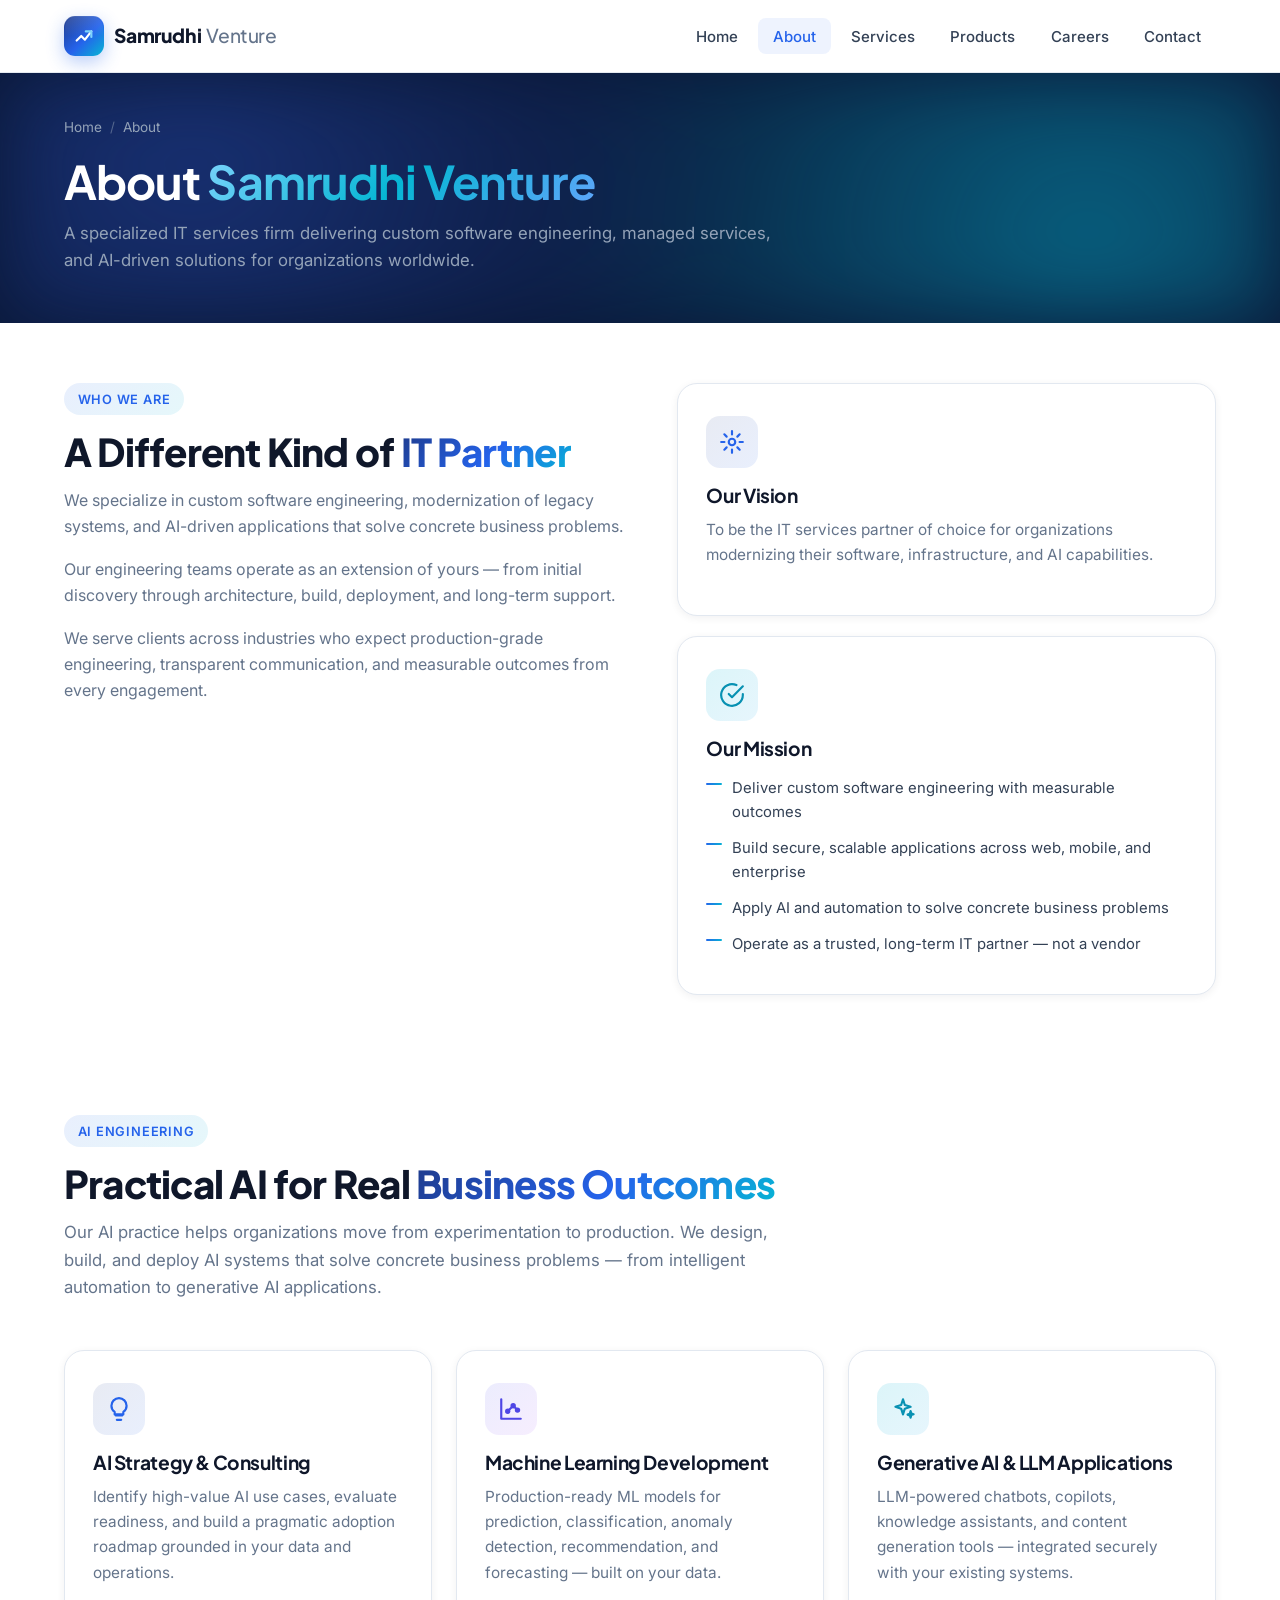
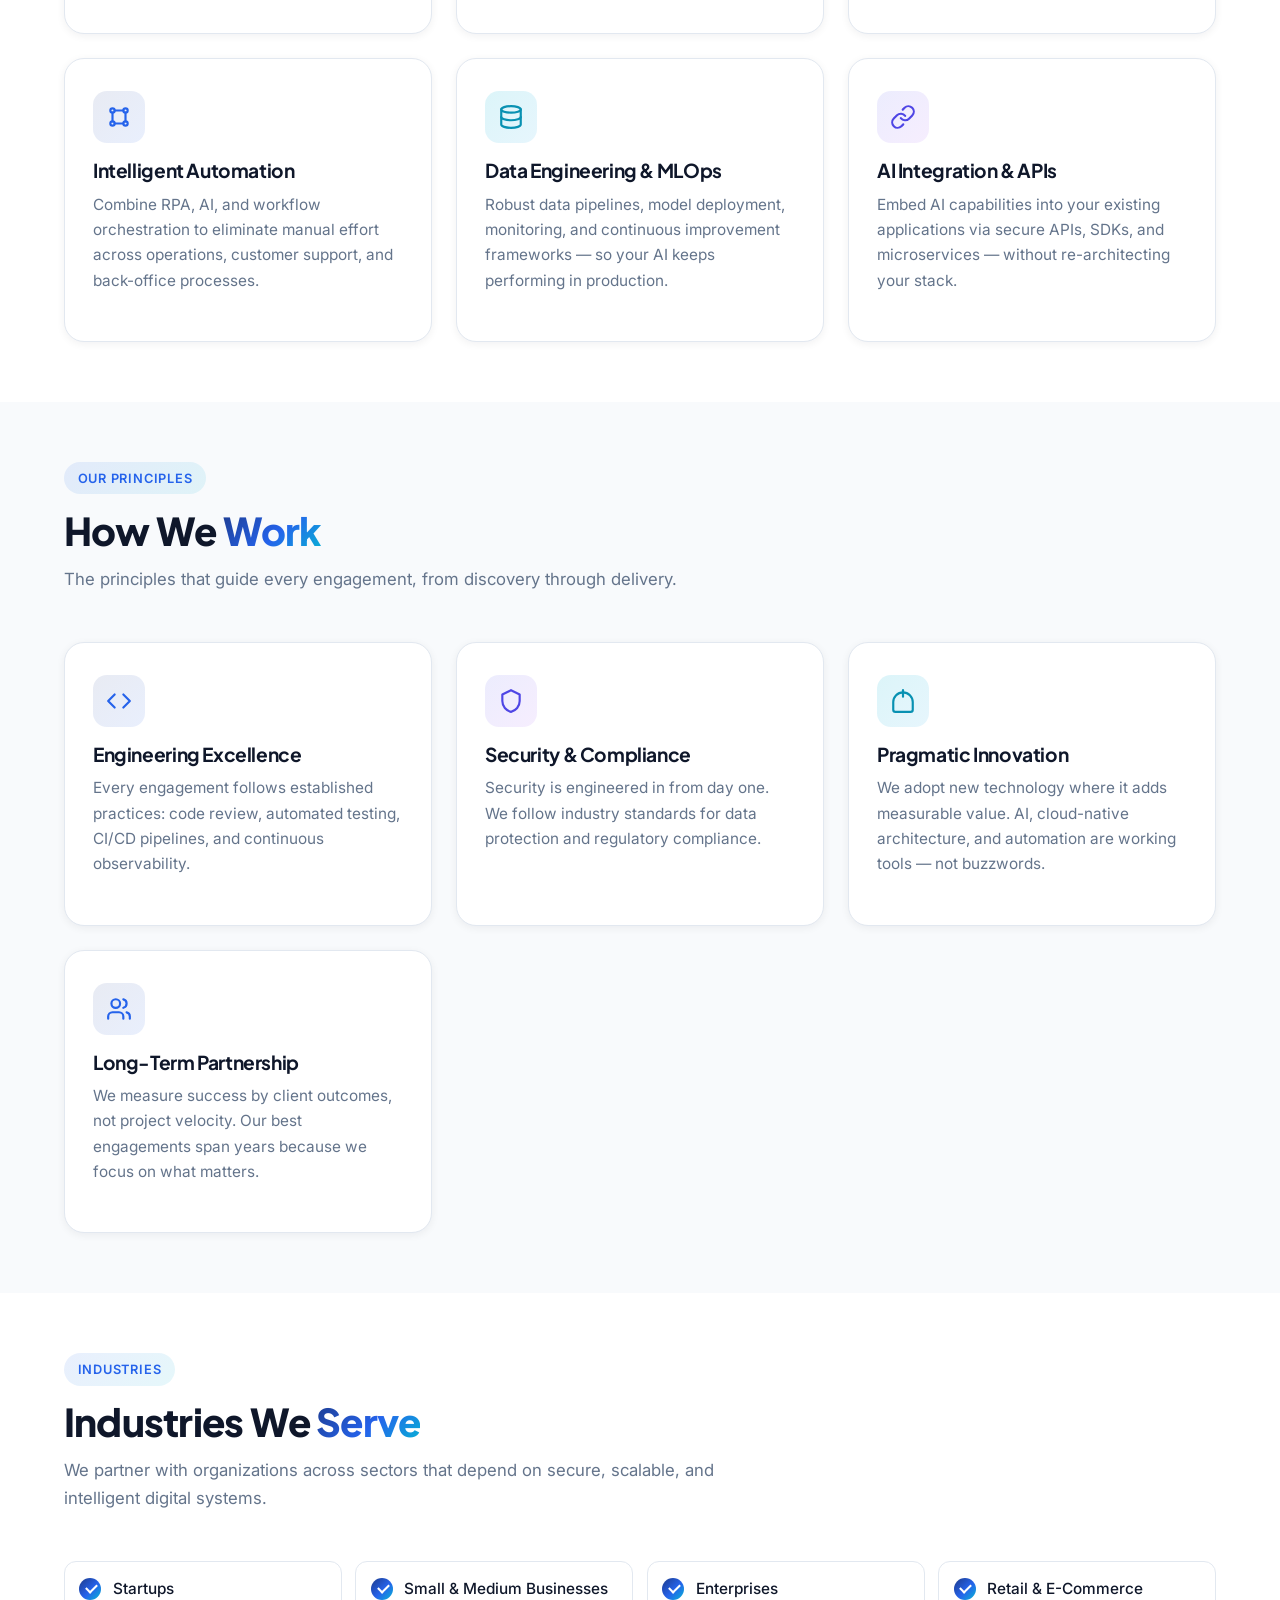
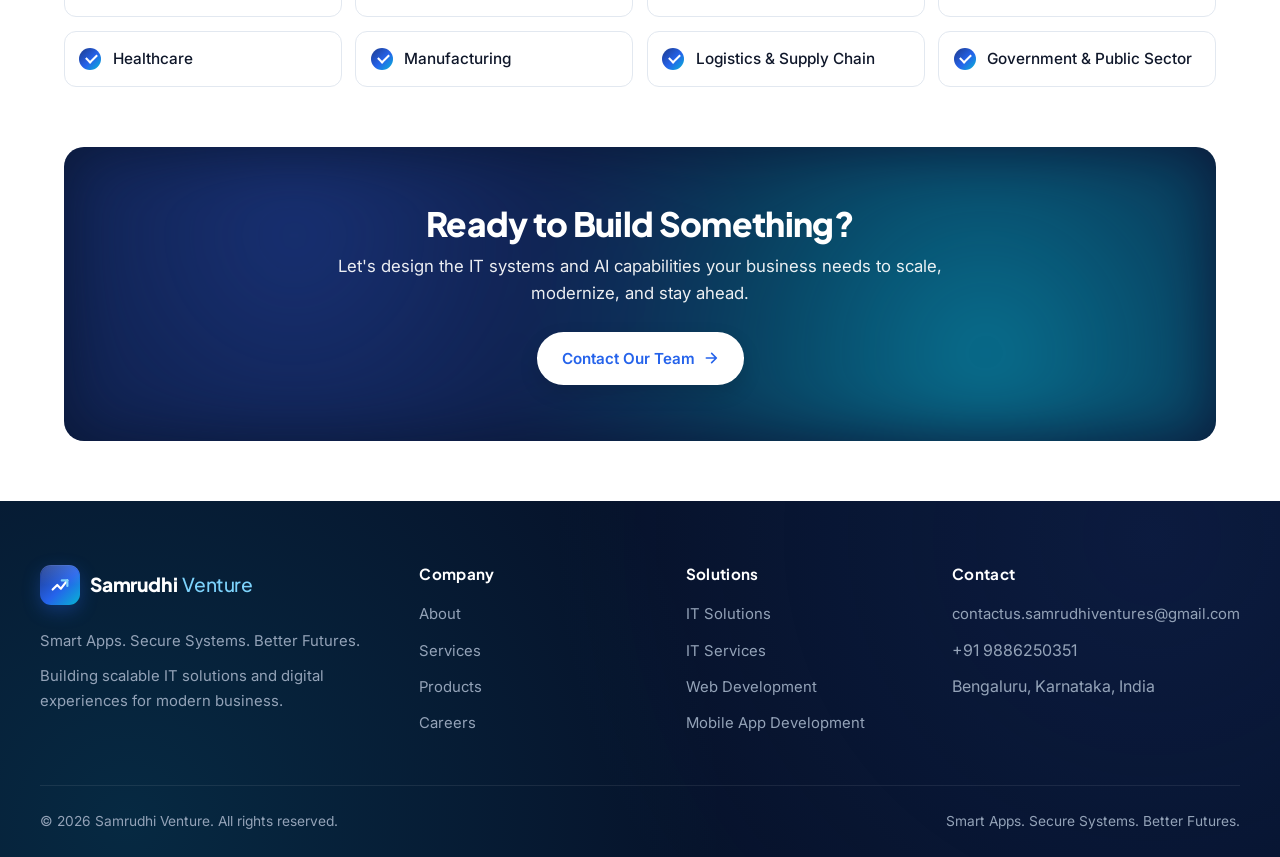
==== about.html @ d2b0645a "static Website" ====
<!DOCTYPE html>
<html lang="en">
<head>
  <meta charset="UTF-8" />
  <meta name="viewport" content="width=device-width, initial-scale=1.0" />
  <title>About — Samrudhi Venture</title>
  <meta name="description" content="A technology-driven IT services company delivering custom solutions, managed services, and web &amp; mobile app development to businesses of every size." />
  <link rel="preconnect" href="https://fonts.googleapis.com" />
  <link rel="preconnect" href="https://fonts.gstatic.com" crossorigin />
  <link rel="stylesheet" href="styles.css" />
</head>
<body>
  <header class="site-header">
    <nav class="nav">
      <a href="index.html" class="brand" aria-label="Samrudhi Venture home">
        <span class="brand-mark" aria-hidden="true">
          <svg viewBox="0 0 24 24" fill="none" stroke-width="2.4" stroke-linecap="round" stroke-linejoin="round">
            <path d="M4 17l5-5 4 4 7-9" stroke="#ffffff"/>
            <path d="M14 7h6v6" stroke="#7dd3fc"/>
          </svg>
        </span>
        <span class="brand-name">Samrudhi <span>Venture</span></span>
      </a>
      <button class="nav-toggle" aria-label="Toggle navigation" aria-expanded="false">
        <svg viewBox="0 0 24 24" fill="none" stroke="currentColor" stroke-width="2.2" stroke-linecap="round"><path d="M4 7h16M4 12h16M4 17h16"/></svg>
      </button>
      <ul class="nav-links">
        <li><a href="index.html">Home</a></li>
        <li><a href="about.html" class="active">About</a></li>
        <li><a href="services.html">Services</a></li>
        <li><a href="products.html">Products</a></li>
        <li><a href="careers.html">Careers</a></li>
        <li><a href="contact.html">Contact</a></li>
      </ul>
    </nav>
  </header>

  <main>
    <section class="page-hero">
      <div class="container">
        <div class="crumbs"><a href="index.html">Home</a><span class="sep">/</span><span>About</span></div>
        <h1>About <span class="grad">Samrudhi Venture</span></h1>
        <p>A specialized IT services firm delivering custom software engineering, managed services, and AI-driven solutions for organizations worldwide.</p>
      </div>
    </section>

    <section class="section-tight">
      <div class="container">
        <div class="two-col">
          <div class="reveal">
            <span class="section-tag">Who We Are</span>
            <h2 class="section-title">A Different Kind of <span class="grad">IT Partner</span></h2>
            <p style="color:var(--muted);margin-bottom:1rem;">We specialize in custom software engineering, modernization of legacy systems, and AI-driven applications that solve concrete business problems.</p>
            <p style="color:var(--muted);margin-bottom:1rem;">Our engineering teams operate as an extension of yours — from initial discovery through architecture, build, deployment, and long-term support.</p>
            <p style="color:var(--muted);">We serve clients across industries who expect production-grade engineering, transparent communication, and measurable outcomes from every engagement.</p>
          </div>
          <div>
            <div class="card reveal delay-1">
              <div class="card-icon">
                <svg viewBox="0 0 24 24" fill="none" stroke="currentColor" stroke-width="2" stroke-linecap="round" stroke-linejoin="round"><circle cx="12" cy="12" r="3"/><path d="M12 2v3M12 19v3M4.93 4.93l2.12 2.12M16.95 16.95l2.12 2.12M2 12h3M19 12h3M4.93 19.07l2.12-2.12M16.95 7.05l2.12-2.12"/></svg>
              </div>
              <h3>Our Vision</h3>
              <p>To be the IT services partner of choice for organizations modernizing their software, infrastructure, and AI capabilities.</p>
            </div>
            <div class="card cool reveal delay-2" style="margin-top:1.25rem;">
              <div class="card-icon">
                <svg viewBox="0 0 24 24" fill="none" stroke="currentColor" stroke-width="2" stroke-linecap="round" stroke-linejoin="round"><path d="M22 11.08V12a10 10 0 1 1-5.93-9.14"/><path d="M22 4L12 14.01l-3-3"/></svg>
              </div>
              <h3>Our Mission</h3>
              <ul>
                <li>Deliver custom software engineering with measurable outcomes</li>
                <li>Build secure, scalable applications across web, mobile, and enterprise</li>
                <li>Apply AI and automation to solve concrete business problems</li>
                <li>Operate as a trusted, long-term IT partner — not a vendor</li>
              </ul>
            </div>
          </div>
        </div>
      </div>
    </section>

    <!-- AI Engineering -->
    <section class="section-tight">
      <div class="container">
        <div class="section-head reveal">
          <span class="section-tag">AI Engineering</span>
          <h2 class="section-title">Practical AI for Real <span class="grad">Business Outcomes</span></h2>
          <p class="section-subtitle">Our AI practice helps organizations move from experimentation to production. We design, build, and deploy AI systems that solve concrete business problems — from intelligent automation to generative AI applications.</p>
        </div>
        <div class="grid">
          <div class="card reveal">
            <div class="card-icon">
              <svg viewBox="0 0 24 24" fill="none" stroke="currentColor" stroke-width="2" stroke-linecap="round" stroke-linejoin="round"><path d="M9 18h6"/><path d="M10 22h4"/><path d="M12 2a7 7 0 0 0-7 7c0 2.4 1.2 4.5 3 5.7V17h8v-2.3c1.8-1.2 3-3.3 3-5.7a7 7 0 0 0-7-7z"/></svg>
            </div>
            <h3>AI Strategy &amp; Consulting</h3>
            <p>Identify high-value AI use cases, evaluate readiness, and build a pragmatic adoption roadmap grounded in your data and operations.</p>
          </div>
          <div class="card warm reveal delay-1">
            <div class="card-icon">
              <svg viewBox="0 0 24 24" fill="none" stroke="currentColor" stroke-width="2" stroke-linecap="round" stroke-linejoin="round"><path d="M3 3v18h18"/><circle cx="9" cy="14" r="1.5"/><circle cx="14" cy="9" r="1.5"/><circle cx="18" cy="13" r="1.5"/><path d="M9 14l5-5 4 4"/></svg>
            </div>
            <h3>Machine Learning Development</h3>
            <p>Production-ready ML models for prediction, classification, anomaly detection, recommendation, and forecasting — built on your data.</p>
          </div>
          <div class="card cool reveal delay-2">
            <div class="card-icon">
              <svg viewBox="0 0 24 24" fill="none" stroke="currentColor" stroke-width="2" stroke-linecap="round" stroke-linejoin="round"><path d="M12 3l1.7 5.3L19 10l-5.3 1.7L12 17l-1.7-5.3L5 10l5.3-1.7z"/><path d="M19 14l.7 2.1 2.1.7-2.1.7L19 20l-.7-2.1-2.1-.7 2.1-.7z"/></svg>
            </div>
            <h3>Generative AI &amp; LLM Applications</h3>
            <p>LLM-powered chatbots, copilots, knowledge assistants, and content generation tools — integrated securely with your existing systems.</p>
          </div>
          <div class="card reveal delay-3">
            <div class="card-icon">
              <svg viewBox="0 0 24 24" fill="none" stroke="currentColor" stroke-width="2" stroke-linecap="round" stroke-linejoin="round"><circle cx="6" cy="6" r="2"/><circle cx="18" cy="6" r="2"/><circle cx="6" cy="18" r="2"/><circle cx="18" cy="18" r="2"/><path d="M8 6h8M6 8v8M18 8v8M8 18h8"/></svg>
            </div>
            <h3>Intelligent Automation</h3>
            <p>Combine RPA, AI, and workflow orchestration to eliminate manual effort across operations, customer support, and back-office processes.</p>
          </div>
          <div class="card cool reveal">
            <div class="card-icon">
              <svg viewBox="0 0 24 24" fill="none" stroke="currentColor" stroke-width="2" stroke-linecap="round" stroke-linejoin="round"><ellipse cx="12" cy="5" rx="9" ry="3"/><path d="M3 5v14a9 3 0 0 0 18 0V5"/><path d="M3 12a9 3 0 0 0 18 0"/></svg>
            </div>
            <h3>Data Engineering &amp; MLOps</h3>
            <p>Robust data pipelines, model deployment, monitoring, and continuous improvement frameworks — so your AI keeps performing in production.</p>
          </div>
          <div class="card warm reveal delay-1">
            <div class="card-icon">
              <svg viewBox="0 0 24 24" fill="none" stroke="currentColor" stroke-width="2" stroke-linecap="round" stroke-linejoin="round"><path d="M10 13a5 5 0 0 0 7.54.54l3-3a5 5 0 0 0-7.07-7.07l-1.72 1.71"/><path d="M14 11a5 5 0 0 0-7.54-.54l-3 3a5 5 0 0 0 7.07 7.07l1.71-1.71"/></svg>
            </div>
            <h3>AI Integration &amp; APIs</h3>
            <p>Embed AI capabilities into your existing applications via secure APIs, SDKs, and microservices — without re-architecting your stack.</p>
          </div>
        </div>
      </div>
    </section>

    <section class="section-soft section-tight">
      <div class="container">
        <div class="section-head reveal">
          <span class="section-tag">Our Principles</span>
          <h2 class="section-title">How We <span class="grad">Work</span></h2>
          <p class="section-subtitle">The principles that guide every engagement, from discovery through delivery.</p>
        </div>
        <div class="grid">
          <div class="card reveal">
            <div class="card-icon">
              <svg viewBox="0 0 24 24" fill="none" stroke="currentColor" stroke-width="2" stroke-linecap="round" stroke-linejoin="round"><polyline points="16 18 22 12 16 6"/><polyline points="8 6 2 12 8 18"/></svg>
            </div>
            <h3>Engineering Excellence</h3>
            <p>Every engagement follows established practices: code review, automated testing, CI/CD pipelines, and continuous observability.</p>
          </div>
          <div class="card warm reveal delay-1">
            <div class="card-icon">
              <svg viewBox="0 0 24 24" fill="none" stroke="currentColor" stroke-width="2" stroke-linecap="round" stroke-linejoin="round"><path d="M12 2l8 4v6c0 5-3.5 9-8 10-4.5-1-8-5-8-10V6l8-4z"/></svg>
            </div>
            <h3>Security &amp; Compliance</h3>
            <p>Security is engineered in from day one. We follow industry standards for data protection and regulatory compliance.</p>
          </div>
          <div class="card cool reveal delay-2">
            <div class="card-icon">
              <svg viewBox="0 0 24 24" fill="none" stroke="currentColor" stroke-width="2" stroke-linecap="round" stroke-linejoin="round"><path d="M12 2v6"/><path d="M5 22h14a2 2 0 0 0 2-2v-7a9 9 0 1 0-18 0v7a2 2 0 0 0 2 2z"/></svg>
            </div>
            <h3>Pragmatic Innovation</h3>
            <p>We adopt new technology where it adds measurable value. AI, cloud-native architecture, and automation are working tools — not buzzwords.</p>
          </div>
          <div class="card reveal delay-3">
            <div class="card-icon">
              <svg viewBox="0 0 24 24" fill="none" stroke="currentColor" stroke-width="2" stroke-linecap="round" stroke-linejoin="round"><path d="M16 21v-2a4 4 0 0 0-4-4H6a4 4 0 0 0-4 4v2"/><circle cx="9" cy="7" r="4"/><path d="M22 21v-2a4 4 0 0 0-3-3.87M16 3.13a4 4 0 0 1 0 7.75"/></svg>
            </div>
            <h3>Long-Term Partnership</h3>
            <p>We measure success by client outcomes, not project velocity. Our best engagements span years because we focus on what matters.</p>
          </div>
        </div>
      </div>
    </section>

    <section class="section-tight">
      <div class="container">
        <div class="section-head reveal">
          <span class="section-tag">Industries</span>
          <h2 class="section-title">Industries We <span class="grad">Serve</span></h2>
          <p class="section-subtitle">We partner with organizations across sectors that depend on secure, scalable, and intelligent digital systems.</p>
        </div>
        <ul class="feature-list reveal">
          <li>Startups</li>
          <li>Small &amp; Medium Businesses</li>
          <li>Enterprises</li>
          <li>Retail &amp; E-Commerce</li>
          <li>Healthcare</li>
          <li>Manufacturing</li>
          <li>Logistics &amp; Supply Chain</li>
          <li>Government &amp; Public Sector</li>
        </ul>
      </div>
    </section>

    <section class="section-tight" style="padding-top:0;">
      <div class="container">
        <div class="callout reveal">
          <h2>Ready to Build Something?</h2>
          <p>Let's design the IT systems and AI capabilities your business needs to scale, modernize, and stay ahead.</p>
          <div class="btn-row" style="justify-content:center;">
            <a href="contact.html" class="btn btn-light">Contact Our Team
              <svg viewBox="0 0 24 24" fill="none" stroke="currentColor" stroke-width="2.4" stroke-linecap="round" stroke-linejoin="round"><path d="M5 12h14M13 5l7 7-7 7"/></svg>
            </a>
          </div>
        </div>
      </div>
    </section>
  </main>

  <footer class="site-footer">
    <div class="footer-grid">
      <div>
        <a href="index.html" class="brand" aria-label="Samrudhi Venture home">
          <span class="brand-mark" aria-hidden="true">
            <svg viewBox="0 0 24 24" fill="none" stroke-width="2.4" stroke-linecap="round" stroke-linejoin="round">
              <path d="M4 17l5-5 4 4 7-9" stroke="#ffffff"/>
              <path d="M14 7h6v6" stroke="#7dd3fc"/>
            </svg>
          </span>
          <span class="brand-name on-dark">Samrudhi <span>Venture</span></span>
        </a>
        <p style="margin-top:0.5rem;">Smart Apps. Secure Systems. Better Futures.</p>
        <p>Building scalable IT solutions and digital experiences for modern business.</p>
      </div>
      <div>
        <h4>Company</h4>
        <ul>
          <li><a href="about.html">About</a></li>
          <li><a href="services.html">Services</a></li>
          <li><a href="products.html">Products</a></li>
          <li><a href="careers.html">Careers</a></li>
        </ul>
      </div>
      <div>
        <h4>Solutions</h4>
        <ul>
          <li><a href="services.html">IT Solutions</a></li>
          <li><a href="services.html">IT Services</a></li>
          <li><a href="services.html">Web Development</a></li>
          <li><a href="services.html">Mobile App Development</a></li>
        </ul>
      </div>
      <div>
        <h4>Contact</h4>
        <ul>
          <li><a href="mailto:contactus.samrudhiventures@gmail.com">contactus.samrudhiventures@gmail.com</a></li>
          <li>+91 9886250351</li>
          <li>Bengaluru, Karnataka, India</li>
        </ul>
      </div>
    </div>
    <div class="footer-bottom">
      <div>&copy; 2026 Samrudhi Venture. All rights reserved.</div>
      <div>Smart Apps. Secure Systems. Better Futures.</div>
    </div>
  </footer>

  <script src="script.js"></script>
</body>
</html>
---- styles.css ----
/* ====================================================================
   Samrudhi Venture — IT Services Design System
   Palette: deep navy + electric blue + cyan
   ==================================================================== */

@import url('https://fonts.googleapis.com/css2?family=Plus+Jakarta+Sans:wght@500;600;700;800&family=Inter:wght@400;500;600;700&display=swap');

:root {
  /* Brand */
  --primary: #1e3a8a;          /* navy 900 */
  --primary-2: #2563eb;        /* electric blue 600 */
  --primary-3: #1d4ed8;        /* blue 700 */
  --accent: #06b6d4;           /* cyan 500 */
  --accent-2: #0ea5e9;          /* sky 500 */
  --accent-soft: #7dd3fc;       /* sky 300 — highlights */

  /* Surfaces */
  --bg: #ffffff;
  --bg-soft: #f1f5f9;           /* slate 100 */
  --bg-tint: #f8fafc;           /* slate 50 */
  --bg-dark: #0a1838;            /* deep navy */
  --bg-darker: #06122a;          /* near-black navy */

  /* Text */
  --text: #0f172a;               /* slate 900 */
  --text-soft: #334155;          /* slate 700 */
  --muted: #64748b;              /* slate 500 */
  --on-dark: #e2e8f0;            /* slate 200 */
  --on-dark-soft: #94a3b8;        /* slate 400 */

  --border: #e2e8f0;
  --border-strong: #cbd5e1;

  --shadow-sm: 0 2px 8px rgba(15, 23, 42, 0.06);
  --shadow: 0 14px 40px rgba(15, 23, 42, 0.10);
  --shadow-lg: 0 28px 60px rgba(30, 58, 138, 0.18);

  --radius: 14px;
  --radius-lg: 20px;
  --radius-full: 999px;

  --max-w: 1200px;

  --grad-brand: linear-gradient(135deg, #1e3a8a 0%, #2563eb 55%, #06b6d4 100%);
  --grad-accent: linear-gradient(135deg, #2563eb 0%, #06b6d4 100%);
  --grad-deep: linear-gradient(135deg, #0a1838 0%, #1e3a8a 60%, #2563eb 100%);
  --grad-soft: linear-gradient(135deg, #1d4ed8 0%, #06b6d4 100%);
}

* { box-sizing: border-box; margin: 0; padding: 0; }
html { scroll-behavior: smooth; -webkit-text-size-adjust: 100%; }

body {
  font-family: 'Inter', -apple-system, BlinkMacSystemFont, "Segoe UI", Roboto, sans-serif;
  color: var(--text);
  background: var(--bg);
  line-height: 1.65;
  -webkit-font-smoothing: antialiased;
  -moz-osx-font-smoothing: grayscale;
  overflow-x: hidden;
}

h1, h2, h3, h4 { font-family: 'Plus Jakarta Sans', sans-serif; letter-spacing: -0.02em; line-height: 1.2; color: var(--text); }

a { color: var(--primary-2); text-decoration: none; transition: color 0.2s; }
a:hover { color: var(--primary-3); }

img, svg { max-width: 100%; display: block; }
button { font-family: inherit; }

::selection { background: var(--primary-2); color: #fff; }

/* Gradient text utility */
.grad {
  background: var(--grad-brand);
  -webkit-background-clip: text;
  background-clip: text;
  color: transparent;
}

/* ---------------- Container ---------------- */
.container { max-width: var(--max-w); margin: 0 auto; padding: 0 1.5rem; }

/* ---------------- Header ---------------- */
.site-header {
  position: sticky;
  top: 0;
  z-index: 100;
  background: rgba(255, 255, 255, 0.82);
  backdrop-filter: saturate(180%) blur(16px);
  -webkit-backdrop-filter: saturate(180%) blur(16px);
  border-bottom: 1px solid rgba(203, 213, 225, 0.5);
}

.nav {
  max-width: var(--max-w);
  margin: 0 auto;
  padding: 1rem 1.5rem;
  display: flex;
  align-items: center;
  justify-content: space-between;
  gap: 1rem;
}

.brand {
  display: inline-flex;
  align-items: center;
  gap: 0.65rem;
  color: var(--text);
  letter-spacing: -0.02em;
}
.brand:hover { color: var(--text); }

.brand-mark {
  width: 40px; height: 40px;
  border-radius: 11px;
  background: linear-gradient(135deg, #1e3a8a 0%, #2563eb 55%, #06b6d4 100%);
  display: grid; place-items: center;
  flex-shrink: 0;
  box-shadow:
    0 6px 18px rgba(37, 99, 235, 0.32),
    inset 0 1px 0 rgba(255, 255, 255, 0.18);
  position: relative;
}
.brand-mark::after {
  /* subtle inner gloss */
  content: "";
  position: absolute;
  inset: 1px;
  border-radius: 10px;
  background: linear-gradient(180deg, rgba(255,255,255,0.12) 0%, transparent 50%);
  pointer-events: none;
}
.brand-mark svg { width: 22px; height: 22px; position: relative; z-index: 1; }

.brand-name {
  font-family: 'Plus Jakarta Sans', sans-serif;
  font-weight: 800;
  font-size: 1.2rem;
  letter-spacing: -0.02em;
  color: var(--text);
  white-space: nowrap;
  line-height: 1;
}
.brand-name span {
  font-weight: 500;
  color: var(--muted);
  margin-left: 0.15rem;
}
.brand-name.on-dark { color: #fff; }
.brand-name.on-dark span { color: var(--accent-soft); }

.nav-links { list-style: none; display: flex; gap: 0.3rem; align-items: center; }
.nav-links a {
  color: var(--text-soft);
  font-weight: 500;
  font-size: 0.94rem;
  padding: 0.55rem 0.95rem;
  border-radius: 8px;
  transition: background 0.18s, color 0.18s;
}
.nav-links a:hover { background: var(--bg-soft); color: var(--primary-2); }
.nav-links a.active { color: var(--primary-2); background: rgba(37, 99, 235, 0.08); }

.nav-cta { margin-left: 0.5rem; }

.nav-toggle {
  display: none;
  background: none; border: 0;
  width: 42px; height: 42px;
  border-radius: 10px;
  cursor: pointer;
  color: var(--text);
  align-items: center; justify-content: center;
}
.nav-toggle:hover { background: var(--bg-soft); }
.nav-toggle svg { width: 22px; height: 22px; }

/* ---------------- Buttons ---------------- */
.btn {
  display: inline-flex;
  align-items: center;
  justify-content: center;
  gap: 0.5rem;
  padding: 0.8rem 1.5rem;
  border-radius: var(--radius-full);
  font-weight: 600;
  font-size: 0.95rem;
  border: 1.5px solid transparent;
  cursor: pointer;
  transition: transform 0.18s, box-shadow 0.18s, background 0.18s, color 0.18s, border-color 0.18s;
  white-space: nowrap;
  position: relative;
  overflow: hidden;
}
.btn:hover { transform: translateY(-2px); text-decoration: none; }
.btn svg { width: 16px; height: 16px; }

.btn-primary {
  background: var(--grad-brand);
  color: #fff;
  box-shadow: 0 10px 24px rgba(37, 99, 235, 0.32);
}
.btn-primary:hover { box-shadow: 0 14px 30px rgba(37, 99, 235, 0.42); color: #fff; }

.btn-light {
  background: #fff;
  color: var(--primary-2);
  border-color: rgba(255, 255, 255, 0.2);
  box-shadow: 0 8px 20px rgba(0, 0, 0, 0.12);
}
.btn-light:hover { color: var(--primary); }

.btn-outline {
  background: transparent;
  color: var(--text);
  border-color: var(--border-strong);
}
.btn-outline:hover { border-color: var(--primary-2); color: var(--primary-2); background: var(--bg-soft); }

.btn-ghost-light {
  background: rgba(255,255,255,0.08);
  color: #fff;
  border-color: rgba(255,255,255,0.35);
  backdrop-filter: blur(8px);
}
.btn-ghost-light:hover { background: rgba(255,255,255,0.18); color: #fff; }

.btn-row { display: flex; gap: 0.85rem; flex-wrap: wrap; }

/* ---------------- Hero ---------------- */
.hero {
  position: relative;
  padding: 3rem 1.5rem 4rem;
  background: var(--bg-dark);
  color: var(--on-dark);
  overflow: hidden;
  isolation: isolate;
}

.hero::before,
.hero::after {
  content: "";
  position: absolute;
  border-radius: 50%;
  filter: blur(80px);
  opacity: 0.5;
  z-index: -1;
  pointer-events: none;
}
.hero::before {
  width: 520px; height: 520px;
  background: radial-gradient(circle, #1e3a8a, transparent 70%);
  top: -120px; left: -120px;
  animation: float1 14s ease-in-out infinite;
}
.hero::after {
  width: 600px; height: 600px;
  background: radial-gradient(circle, #06b6d4, transparent 70%);
  bottom: -200px; right: -180px;
  animation: float2 16s ease-in-out infinite;
}
.hero-blob-3 {
  position: absolute;
  width: 380px; height: 380px;
  border-radius: 50%;
  background: radial-gradient(circle, #2563eb, transparent 70%);
  filter: blur(80px);
  opacity: 0.4;
  top: 40%; left: 50%;
  z-index: -1;
  animation: float3 18s ease-in-out infinite;
  pointer-events: none;
}

@keyframes float1 {
  0%, 100% { transform: translate(0,0); }
  50% { transform: translate(60px, 40px); }
}
@keyframes float2 {
  0%, 100% { transform: translate(0,0); }
  50% { transform: translate(-50px, -30px); }
}
@keyframes float3 {
  0%, 100% { transform: translate(-50%, -50%); }
  50% { transform: translate(-30%, -60%); }
}

.hero-grid {
  position: absolute; inset: 0;
  background-image:
    linear-gradient(rgba(255,255,255,0.04) 1px, transparent 1px),
    linear-gradient(90deg, rgba(255,255,255,0.04) 1px, transparent 1px);
  background-size: 60px 60px;
  mask-image: radial-gradient(ellipse at center, #000 30%, transparent 75%);
  -webkit-mask-image: radial-gradient(ellipse at center, #000 30%, transparent 75%);
  z-index: -1;
}

.eyebrow {
  display: inline-flex;
  align-items: center;
  gap: 0.5rem;
  padding: 0.4rem 0.95rem;
  border-radius: var(--radius-full);
  background: rgba(255,255,255,0.08);
  border: 1px solid rgba(255,255,255,0.18);
  font-size: 0.82rem;
  font-weight: 600;
  color: #fff;
  margin-bottom: 1.5rem;
  letter-spacing: 0.02em;
}
.eyebrow .dot {
  width: 7px; height: 7px;
  border-radius: 50%;
  background: var(--accent-soft);
  box-shadow: 0 0 12px var(--accent-soft);
}

.hero h1 {
  font-size: clamp(2.2rem, 5.2vw, 4rem);
  font-weight: 800;
  letter-spacing: -0.03em;
  line-height: 1.08;
  margin-bottom: 1.4rem;
  max-width: 980px;
  color: #fff;
}
.hero h1 .grad,
.page-hero h1 .grad {
  background: linear-gradient(135deg, #7dd3fc 0%, #06b6d4 50%, #60a5fa 100%);
  -webkit-background-clip: text;
  background-clip: text;
  color: transparent;
}
.hero p.lead {
  font-size: clamp(1rem, 1.6vw, 1.18rem);
  max-width: 780px;
  margin-bottom: 1rem;
  color: var(--on-dark-soft);
}
.hero .tagline {
  font-family: 'Plus Jakarta Sans', sans-serif;
  font-style: italic;
  font-weight: 600;
  font-size: 1.05rem;
  margin: 1.5rem 0 2.2rem;
  color: #fff;
}
.hero .btn-row { margin-top: 0.5rem; }

/* Hero stats strip */
.hero-stats {
  display: grid;
  grid-template-columns: repeat(4, 1fr);
  gap: 1rem;
  margin-top: 3.5rem;
  padding-top: 2.5rem;
  border-top: 1px solid rgba(255,255,255,0.12);
}
.hero-stats .stat .num {
  font-family: 'Plus Jakarta Sans', sans-serif;
  font-size: clamp(1.6rem, 3vw, 2.2rem);
  font-weight: 800;
  color: #fff;
  letter-spacing: -0.02em;
}
.hero-stats .stat .num .grad {
  background: linear-gradient(135deg, #7dd3fc, #60a5fa);
  -webkit-background-clip: text; background-clip: text; color: transparent;
}
.hero-stats .stat .label {
  color: var(--on-dark-soft);
  font-size: 0.88rem;
  margin-top: 0.2rem;
}
@media (max-width: 720px) {
  .hero-stats { grid-template-columns: repeat(2, 1fr); gap: 1.5rem 1rem; }
}

/* Inner page hero */
.page-hero {
  position: relative;
  background: var(--bg-dark);
  color: var(--on-dark);
  padding: 2.5rem 1.5rem 3rem;
  overflow: hidden;
  isolation: isolate;
}
.page-hero::before {
  content: ""; position: absolute; inset: 0;
  background:
    radial-gradient(circle at 15% 30%, rgba(30,58,138,0.7), transparent 50%),
    radial-gradient(circle at 85% 70%, rgba(6,182,212,0.45), transparent 50%);
  filter: blur(40px);
  z-index: -1;
}
.page-hero h1 {
  font-size: clamp(1.9rem, 4vw, 2.9rem);
  color: #fff;
  margin-bottom: 0.6rem;
}
.page-hero p { color: var(--on-dark-soft); max-width: 720px; font-size: 1.05rem; }
.crumbs {
  display: inline-flex; gap: 0.5rem; align-items: center;
  font-size: 0.85rem; color: var(--on-dark-soft);
  margin-bottom: 1rem;
}
.crumbs a { color: var(--on-dark-soft); }
.crumbs a:hover { color: #fff; }
.crumbs .sep { opacity: 0.5; }

/* ---------------- Sections ---------------- */
section { padding: 5.5rem 1.5rem; }
.section-soft { background: var(--bg-tint); }

.section-head { max-width: 760px; margin-bottom: 3rem; }
.section-tag {
  display: inline-block;
  padding: 0.35rem 0.85rem;
  border-radius: var(--radius-full);
  background: linear-gradient(135deg, rgba(37,99,235,0.10), rgba(6,182,212,0.10));
  color: var(--primary-2);
  font-weight: 600;
  font-size: 0.8rem;
  letter-spacing: 0.06em;
  text-transform: uppercase;
  margin-bottom: 0.85rem;
}
.section-title {
  font-size: clamp(1.7rem, 3.4vw, 2.4rem);
  font-weight: 800;
  margin-bottom: 0.75rem;
}
.section-subtitle {
  color: var(--muted);
  font-size: 1.05rem;
  max-width: 720px;
}

/* ---------------- Grids & Cards ---------------- */
.grid { display: grid; gap: 1.5rem; grid-template-columns: repeat(auto-fit, minmax(280px, 1fr)); }
.grid-2 { display: grid; gap: 1.5rem; grid-template-columns: repeat(auto-fit, minmax(360px, 1fr)); }

.card {
  position: relative;
  background: #fff;
  border: 1px solid var(--border);
  border-radius: var(--radius-lg);
  padding: 2rem 1.75rem;
  box-shadow: var(--shadow-sm);
  transition: transform 0.25s, box-shadow 0.25s, border-color 0.25s;
  overflow: hidden;
}
.card::before {
  content: "";
  position: absolute;
  inset: 0;
  border-radius: var(--radius-lg);
  padding: 1.5px;
  background: var(--grad-brand);
  -webkit-mask: linear-gradient(#000 0 0) content-box, linear-gradient(#000 0 0);
  -webkit-mask-composite: xor;
          mask-composite: exclude;
  opacity: 0;
  transition: opacity 0.25s;
  pointer-events: none;
}
.card:hover { transform: translateY(-6px); box-shadow: var(--shadow-lg); }
.card:hover::before { opacity: 1; }

.card-icon {
  width: 52px; height: 52px;
  border-radius: 14px;
  display: grid; place-items: center;
  margin-bottom: 1rem;
  background: linear-gradient(135deg, rgba(30,58,138,0.10), rgba(37,99,235,0.10));
  color: var(--primary-2);
}
.card-icon svg { width: 26px; height: 26px; }
.card.cool .card-icon { background: linear-gradient(135deg, rgba(6,182,212,0.14), rgba(14,165,233,0.10)); color: #0891b2; }
.card.warm .card-icon { background: linear-gradient(135deg, rgba(99,102,241,0.12), rgba(168,85,247,0.10)); color: #4f46e5; }

.card h3 {
  font-size: 1.2rem;
  font-weight: 700;
  margin-bottom: 0.6rem;
  color: var(--text);
}
.card p { color: var(--muted); font-size: 0.96rem; margin-bottom: 1rem; }
.card ul { list-style: none; }
.card ul li {
  padding: 0.35rem 0 0.35rem 1.6rem;
  position: relative;
  color: var(--text-soft);
  font-size: 0.93rem;
}
.card ul li::before {
  content: "";
  position: absolute;
  left: 0; top: 0.8rem;
  width: 16px; height: 2px;
  background: var(--grad-accent);
  border-radius: 2px;
}

/* Feature list (pill grid) */
.feature-list {
  list-style: none;
  display: grid;
  gap: 0.85rem;
  grid-template-columns: repeat(auto-fit, minmax(240px, 1fr));
}
.feature-list li {
  background: #fff;
  border: 1px solid var(--border);
  border-radius: 12px;
  padding: 0.9rem 1rem 0.9rem 3rem;
  position: relative;
  font-weight: 500;
  font-size: 0.96rem;
  transition: transform 0.18s, border-color 0.18s, box-shadow 0.18s;
}
.feature-list li::before {
  content: "";
  position: absolute;
  left: 0.9rem;
  top: 50%;
  width: 22px; height: 22px;
  border-radius: 50%;
  background: var(--grad-brand);
  transform: translateY(-50%);
}
.feature-list li::after {
  content: "";
  position: absolute;
  left: 1.45rem;
  top: 50%;
  width: 5px; height: 9px;
  border: solid #fff;
  border-width: 0 2px 2px 0;
  transform: translateY(-65%) rotate(45deg);
}
.feature-list li:hover { transform: translateY(-3px); border-color: var(--primary-2); box-shadow: var(--shadow-sm); }

/* Two-col */
.two-col {
  display: grid;
  grid-template-columns: 1.05fr 1fr;
  gap: 3rem;
  align-items: start;
}
@media (max-width: 860px) {
  .two-col { grid-template-columns: 1fr; gap: 2rem; }
}

/* ---------------- Stats strip ---------------- */
.stats-strip {
  display: grid;
  grid-template-columns: repeat(4, 1fr);
  gap: 1rem;
  padding: 2.5rem;
  border-radius: var(--radius-lg);
  background: var(--grad-deep);
  color: #fff;
  position: relative;
  overflow: hidden;
}
.stats-strip::after {
  content: ""; position: absolute; inset: 0;
  background: radial-gradient(ellipse at top right, rgba(125, 211, 252, 0.18), transparent 60%);
  pointer-events: none;
}
.stats-strip .stat { position: relative; z-index: 1; text-align: center; }
.stats-strip .stat .num {
  font-family: 'Plus Jakarta Sans', sans-serif;
  font-size: clamp(1.8rem, 3.5vw, 2.6rem);
  font-weight: 800;
}
.stats-strip .stat .label { font-size: 0.92rem; opacity: 0.92; margin-top: 0.25rem; }
@media (max-width: 720px) { .stats-strip { grid-template-columns: repeat(2, 1fr); gap: 1.5rem; padding: 1.75rem; } }

/* ---------------- Testimonials ---------------- */
.testimonial {
  background: #fff;
  border: 1px solid var(--border);
  border-radius: var(--radius-lg);
  padding: 2rem;
  position: relative;
  box-shadow: var(--shadow-sm);
}
.testimonial .quote-mark {
  position: absolute;
  top: -18px; left: 24px;
  width: 44px; height: 44px;
  border-radius: 12px;
  background: var(--grad-brand);
  color: #fff;
  display: grid; place-items: center;
  font-size: 1.4rem;
  font-weight: 800;
  box-shadow: 0 8px 20px rgba(37, 99, 235, 0.35);
}
.testimonial blockquote {
  font-size: 1.02rem;
  color: var(--text-soft);
  font-style: italic;
  margin-bottom: 1.25rem;
  margin-top: 0.5rem;
}
.testimonial .person { display: flex; align-items: center; gap: 0.85rem; }
.testimonial .avatar {
  width: 44px; height: 44px;
  border-radius: 50%;
  background: var(--grad-accent);
  color: #fff;
  display: grid; place-items: center;
  font-weight: 700;
}
.testimonial .avatar.brand { background: var(--grad-brand); }
.testimonial .avatar.soft { background: var(--grad-soft); }
.testimonial .who { font-weight: 700; color: var(--text); font-size: 0.95rem; }
.testimonial .role { font-size: 0.85rem; color: var(--muted); }

/* ---------------- Callout ---------------- */
.callout {
  position: relative;
  background: var(--bg-dark);
  color: #fff;
  padding: 3.5rem 2.5rem;
  border-radius: var(--radius-lg);
  text-align: center;
  overflow: hidden;
  isolation: isolate;
}
.callout::before {
  content: ""; position: absolute; inset: 0;
  background:
    radial-gradient(circle at 20% 30%, rgba(30,58,138,0.7), transparent 50%),
    radial-gradient(circle at 80% 70%, rgba(6,182,212,0.55), transparent 50%);
  filter: blur(30px);
  z-index: -1;
}
.callout h2 { font-size: clamp(1.5rem, 3vw, 2.1rem); font-weight: 800; margin-bottom: 0.6rem; color: #fff; }
.callout p { font-size: 1.05rem; opacity: 0.92; margin-bottom: 1.5rem; max-width: 620px; margin-left: auto; margin-right: auto; }

/* ---------------- Forms ---------------- */
.contact-form { display: grid; gap: 1rem; max-width: 560px; }
.contact-form label {
  display: block;
  font-weight: 600;
  margin-bottom: 0.4rem;
  font-size: 0.88rem;
  color: var(--text);
}
.contact-form input,
.contact-form textarea {
  width: 100%;
  padding: 0.85rem 1rem;
  border: 1.5px solid var(--border);
  border-radius: 12px;
  font-family: inherit;
  font-size: 0.96rem;
  color: var(--text);
  background: #fff;
  transition: border-color 0.18s, box-shadow 0.18s;
}
.contact-form input:focus,
.contact-form textarea:focus {
  outline: none;
  border-color: var(--primary-2);
  box-shadow: 0 0 0 4px rgba(37, 99, 235, 0.14);
}
.contact-form textarea { resize: vertical; min-height: 140px; }

.info-block {
  background: #fff;
  padding: 1.5rem;
  border-radius: var(--radius);
  border: 1px solid var(--border);
  display: flex;
  gap: 1rem;
  align-items: flex-start;
  transition: transform 0.18s, box-shadow 0.18s, border-color 0.18s;
}
.info-block:hover { transform: translateY(-3px); box-shadow: var(--shadow); border-color: var(--primary-2); }
.info-block .ic {
  width: 44px; height: 44px;
  border-radius: 12px;
  background: linear-gradient(135deg, rgba(30,58,138,0.10), rgba(6,182,212,0.10));
  color: var(--primary-2);
  display: grid; place-items: center;
  flex-shrink: 0;
}
.info-block .ic svg { width: 22px; height: 22px; }
.info-block h4 { font-size: 0.78rem; color: var(--muted); margin-bottom: 0.25rem; font-weight: 700; text-transform: uppercase; letter-spacing: 0.08em; }
.info-block p { margin: 0; color: var(--text); font-weight: 500; }
.info-block p + p { margin-top: 0.2rem; }

/* ---------------- Contact page layout ---------------- */
.page-hero-tight { padding: 2rem 1.5rem 2.5rem; }
.page-hero-center { text-align: center; }
.page-hero-center .crumbs {
  display: flex;
  justify-content: flex-start;
  text-align: left;
}
.page-hero-center p { margin-left: auto; margin-right: auto; }
.page-hero-center h1 { margin-left: auto; margin-right: auto; }

.contact-section { padding: 3.5rem 1.5rem 4.5rem; }
.section-tight { padding: 3.75rem 1.5rem; }

/* Plain role list (used on Careers — Current Openings) */
.role-list {
  list-style: none;
  display: grid;
  grid-template-columns: repeat(2, 1fr);
  gap: 0.55rem 2.5rem;
  max-width: 720px;
}
.role-list li {
  padding: 0.6rem 0 0.6rem 1.25rem;
  position: relative;
  color: var(--text-soft);
  font-size: 1rem;
  font-weight: 500;
}
.role-list li::before {
  content: "";
  position: absolute;
  left: 0;
  top: 50%;
  width: 6px;
  height: 6px;
  border-radius: 50%;
  background: var(--primary-2);
  transform: translateY(-50%);
}
@media (max-width: 600px) {
  .role-list { grid-template-columns: 1fr; }
}

/* Process steps (horizontal pills) */
.process-steps {
  display: flex;
  align-items: stretch;
  justify-content: center;
  gap: 0.75rem;
  margin-bottom: 2.75rem;
  flex-wrap: wrap;
}
.process-steps .step {
  display: flex;
  align-items: center;
  gap: 0.85rem;
  background: #fff;
  border: 1px solid var(--border);
  border-radius: var(--radius);
  padding: 0.85rem 1.25rem;
  transition: border-color 0.18s, transform 0.18s, box-shadow 0.18s;
}
.process-steps .step:hover {
  border-color: var(--primary-2);
  transform: translateY(-2px);
  box-shadow: var(--shadow-sm);
}
.process-steps .step-num {
  width: 32px; height: 32px;
  border-radius: 50%;
  background: var(--grad-brand);
  color: #fff;
  display: grid;
  place-items: center;
  font-family: 'Plus Jakarta Sans', sans-serif;
  font-weight: 800;
  font-size: 0.95rem;
  flex-shrink: 0;
  box-shadow: 0 4px 12px rgba(37, 99, 235, 0.30);
}
.process-steps .step-text {
  display: flex;
  flex-direction: column;
  line-height: 1.25;
}
.process-steps .step-text strong {
  font-family: 'Plus Jakarta Sans', sans-serif;
  font-weight: 700;
  font-size: 0.95rem;
  color: var(--text);
}
.process-steps .step-text span {
  font-size: 0.8rem;
  color: var(--muted);
}
.process-steps .step-sep {
  display: flex;
  align-items: center;
  color: var(--muted);
  font-size: 1.1rem;
  font-weight: 600;
}
@media (max-width: 820px) {
  .process-steps .step-sep { display: none; }
  .process-steps { gap: 0.5rem; }
  .process-steps .step { width: 100%; }
}

/* Centered form card */
.contact-form-wrap {
  max-width: 640px;
  margin: 0 auto;
  background: #fff;
  border: 1px solid var(--border);
  border-radius: var(--radius-lg);
  padding: 2.5rem;
  box-shadow: var(--shadow);
}
.contact-form-wrap > .section-tag { margin-bottom: 0.6rem; }
.contact-form-wrap > .section-title {
  font-size: clamp(1.5rem, 2.8vw, 2rem);
  margin-bottom: 0.4rem;
}
.contact-form-wrap > .section-subtitle { margin-bottom: 1.75rem; }
.contact-form-wrap .contact-form { max-width: none; }
@media (max-width: 600px) { .contact-form-wrap { padding: 1.75rem 1.25rem; } }

/* Two-up rows inside the form */
.contact-form .form-row {
  display: grid;
  grid-template-columns: 1fr 1fr;
  gap: 1rem;
}
@media (max-width: 600px) { .contact-form .form-row { grid-template-columns: 1fr; } }

/* Select styling */
.contact-form select {
  width: 100%;
  padding: 0.85rem 2.5rem 0.85rem 1rem;
  border: 1.5px solid var(--border);
  border-radius: 12px;
  font-family: inherit;
  font-size: 0.96rem;
  color: var(--text);
  background-color: #fff;
  background-image: url("data:image/svg+xml;utf8,<svg xmlns='http://www.w3.org/2000/svg' width='14' height='14' viewBox='0 0 24 24' fill='none' stroke='%2364748b' stroke-width='2.4' stroke-linecap='round' stroke-linejoin='round'><polyline points='6 9 12 15 18 9'/></svg>");
  background-repeat: no-repeat;
  background-position: right 1rem center;
  appearance: none;
  -webkit-appearance: none;
  -moz-appearance: none;
  cursor: pointer;
  transition: border-color 0.18s, box-shadow 0.18s;
}
.contact-form select:focus {
  outline: none;
  border-color: var(--primary-2);
  box-shadow: 0 0 0 4px rgba(37, 99, 235, 0.14);
}

/* File upload (resume) */
.contact-form input[type="file"] {
  width: 100%;
  padding: 0.85rem 1rem;
  border: 1.5px dashed var(--border-strong);
  border-radius: 12px;
  font-family: inherit;
  font-size: 0.92rem;
  color: var(--text-soft);
  background: var(--bg-tint);
  cursor: pointer;
  transition: border-color 0.18s, background 0.18s;
}
.contact-form input[type="file"]:hover {
  border-color: var(--primary-2);
  background: #fff;
}
.contact-form input[type="file"]:focus {
  outline: none;
  border-color: var(--primary-2);
  background: #fff;
  box-shadow: 0 0 0 4px rgba(37, 99, 235, 0.14);
}
.contact-form input[type="file"]::file-selector-button {
  margin-right: 0.9rem;
  padding: 0.5rem 0.95rem;
  border: 0;
  border-radius: 8px;
  background: var(--grad-brand);
  color: #fff;
  font-family: inherit;
  font-weight: 600;
  font-size: 0.85rem;
  cursor: pointer;
  transition: opacity 0.18s;
}
.contact-form input[type="file"]::file-selector-button:hover { opacity: 0.92; }

.form-hint {
  font-size: 0.78rem;
  color: var(--muted);
  margin-top: 0.4rem;
  margin-bottom: 0;
}

/* Inline form status (success/error) */
.form-status {
  margin-top: 0.5rem;
  padding: 0.85rem 1rem;
  border-radius: 10px;
  font-size: 0.9rem;
  display: none;
}
.form-status.is-success {
  display: block;
  background: rgba(16, 185, 129, 0.10);
  border: 1px solid rgba(16, 185, 129, 0.30);
  color: #047857;
}
.form-status.is-error {
  display: block;
  background: rgba(239, 68, 68, 0.10);
  border: 1px solid rgba(239, 68, 68, 0.30);
  color: #b91c1c;
}

/* Privacy note */
.form-privacy {
  display: flex;
  align-items: center;
  gap: 0.5rem;
  font-size: 0.82rem;
  color: var(--muted);
  margin-top: 0.25rem;
}
.form-privacy svg {
  width: 14px;
  height: 14px;
  color: var(--accent);
  flex-shrink: 0;
}

.contact-details-strip {
  margin-top: 3.5rem;
  padding-top: 2.5rem;
  border-top: 1px solid var(--border);
}

.info-grid {
  display: grid;
  gap: 1rem;
  grid-template-columns: repeat(auto-fit, minmax(220px, 1fr));
}

/* ---------------- Footer ---------------- */
.site-footer {
  background: var(--bg-darker);
  color: var(--on-dark-soft);
  padding: 4rem 1.5rem 1.5rem;
  position: relative;
  overflow: hidden;
}
.site-footer::before {
  content: ""; position: absolute; inset: 0;
  background:
    radial-gradient(circle at 90% 10%, rgba(30,58,138,0.22), transparent 50%),
    radial-gradient(circle at 10% 90%, rgba(6,182,212,0.14), transparent 50%);
  pointer-events: none;
}
.footer-grid {
  max-width: var(--max-w);
  margin: 0 auto;
  display: grid;
  gap: 2.5rem;
  grid-template-columns: 1.5fr 1fr 1fr 1fr;
  position: relative;
}
@media (max-width: 860px) { .footer-grid { grid-template-columns: 1fr 1fr; } }
@media (max-width: 560px) { .footer-grid { grid-template-columns: 1fr; } }

.site-footer .brand { margin-bottom: 1rem; }
.site-footer p { font-size: 0.93rem; line-height: 1.7; margin-bottom: 0.6rem; }
.site-footer h4 {
  color: #fff;
  font-family: 'Plus Jakarta Sans', sans-serif;
  font-size: 0.95rem;
  margin-bottom: 1.1rem;
  font-weight: 700;
  letter-spacing: 0.02em;
}
.site-footer ul { list-style: none; }
.site-footer ul li { margin-bottom: 0.6rem; }
.site-footer a { color: var(--on-dark-soft); font-size: 0.93rem; }
.site-footer a:hover { color: #fff; }

.socials { display: flex; gap: 0.5rem; margin-top: 1.25rem; }
.socials a {
  width: 38px; height: 38px;
  border-radius: 10px;
  display: grid; place-items: center;
  background: rgba(255,255,255,0.05);
  border: 1px solid rgba(255,255,255,0.08);
  transition: background 0.18s, transform 0.18s, border-color 0.18s;
  color: var(--on-dark-soft);
}
.socials a:hover { background: var(--primary-2); transform: translateY(-2px); border-color: var(--primary-2); color: #fff; }
.socials svg { width: 18px; height: 18px; }

.footer-bottom {
  max-width: var(--max-w);
  margin: 2.5rem auto 0;
  padding-top: 1.5rem;
  border-top: 1px solid rgba(255,255,255,0.08);
  display: flex;
  justify-content: space-between;
  flex-wrap: wrap;
  gap: 1rem;
  font-size: 0.86rem;
  color: var(--on-dark-soft);
  position: relative;
}

/* ---------------- Scroll reveal ---------------- */
.reveal {
  opacity: 0;
  transform: translateY(28px);
  transition: opacity 0.7s ease, transform 0.7s cubic-bezier(0.22, 1, 0.36, 1);
}
.reveal.in {
  opacity: 1;
  transform: translateY(0);
}
.reveal.delay-1 { transition-delay: 80ms; }
.reveal.delay-2 { transition-delay: 160ms; }
.reveal.delay-3 { transition-delay: 240ms; }
.reveal.delay-4 { transition-delay: 320ms; }

@media (prefers-reduced-motion: reduce) {
  .reveal { opacity: 1; transform: none; transition: none; }
  .hero::before, .hero::after, .hero-blob-3 { animation: none; }
}

/* ---------------- Mobile nav ---------------- */
@media (max-width: 880px) {
  .nav-toggle { display: inline-flex; }
  .nav-links {
    display: none;
    position: absolute;
    top: 100%; left: 0; right: 0;
    background: rgba(255,255,255,0.98);
    backdrop-filter: blur(12px);
    flex-direction: column;
    gap: 0;
    padding: 0.75rem 1rem 1rem;
    border-bottom: 1px solid var(--border);
    box-shadow: 0 8px 28px rgba(15,23,42,0.08);
  }
  .nav-links.open { display: flex; }
  .nav-links li { width: 100%; }
  .nav-links a { display: block; padding: 0.85rem 1rem; border-radius: 10px; }
  .nav-cta { width: 100%; margin-left: 0; margin-top: 0.5rem; }
  .nav-cta .btn { width: 100%; }
}
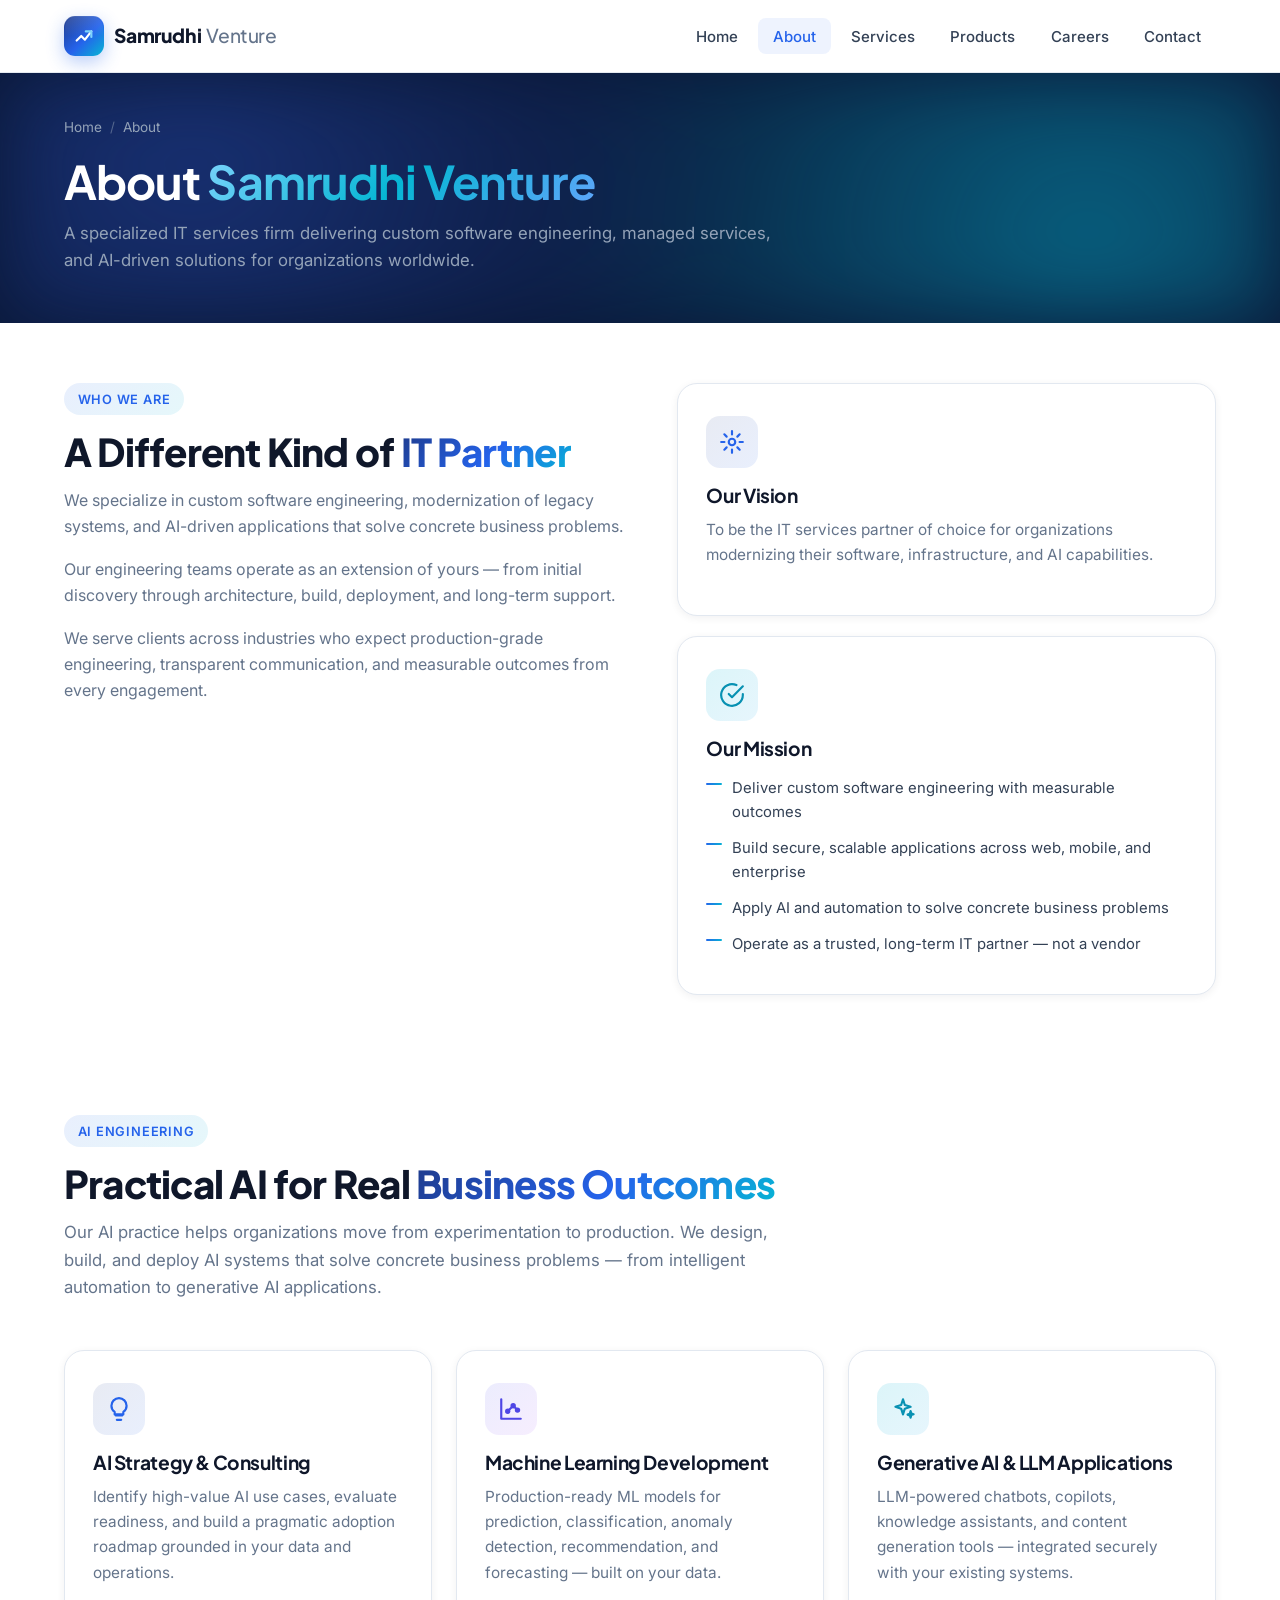
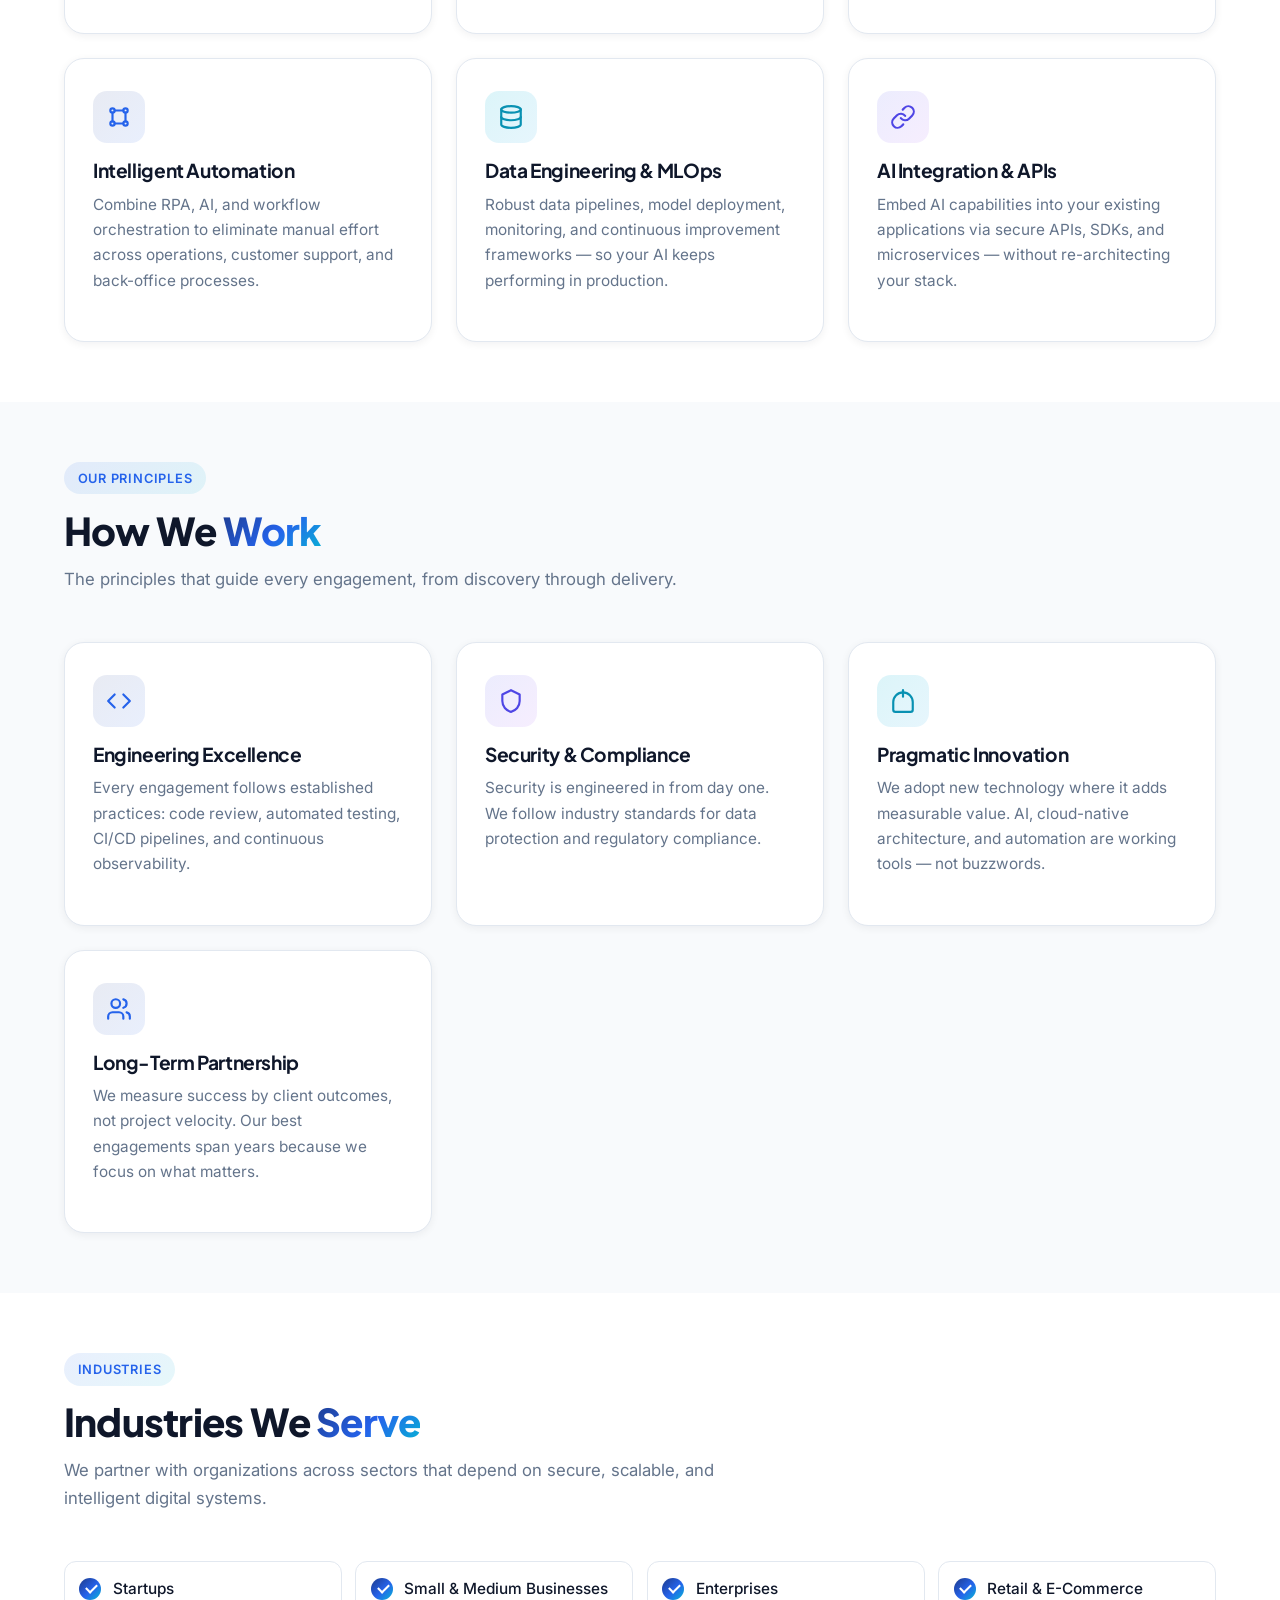
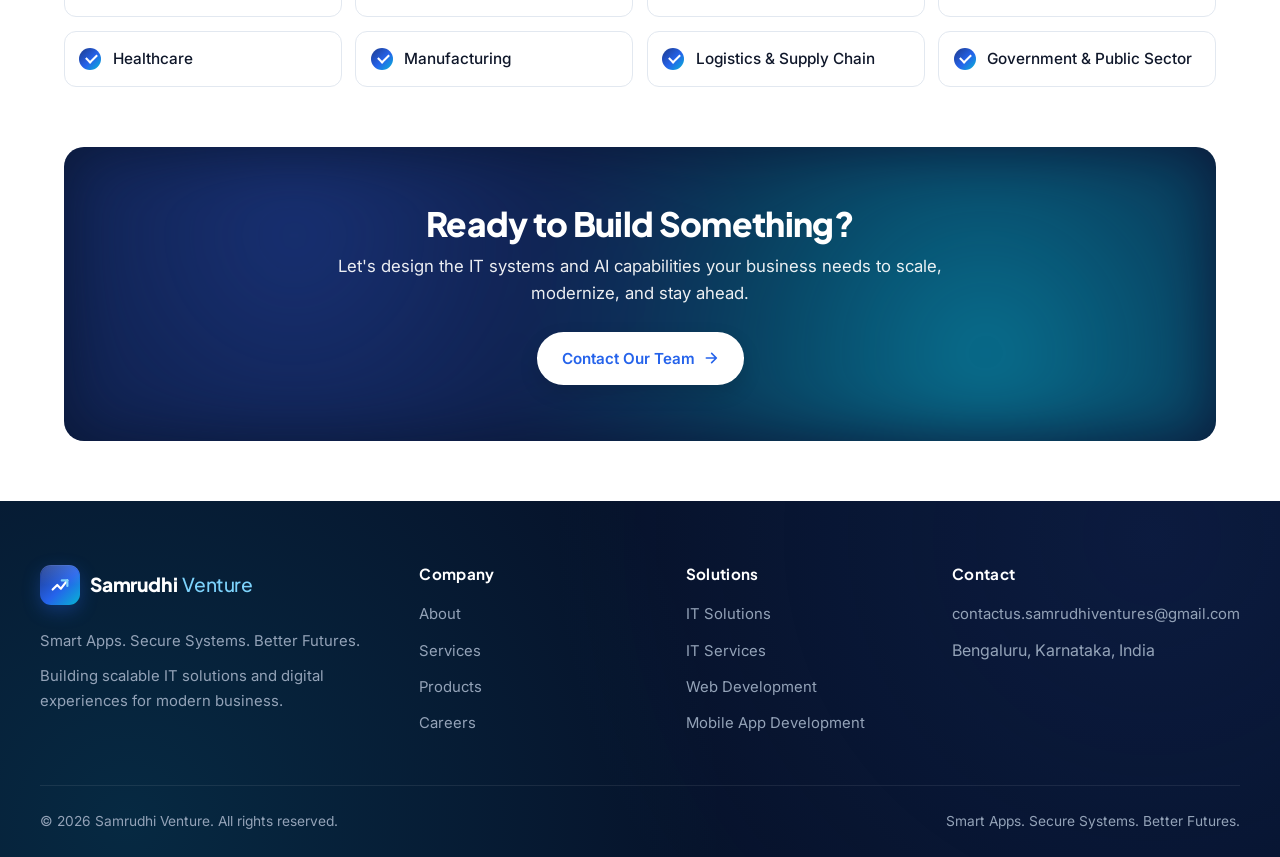
==== commit 4b627552: "Modified few page" ====
--- a/about.html
+++ b/about.html
@@ -246,7 +246,6 @@
         <h4>Contact</h4>
         <ul>
           <li><a href="mailto:contactus.samrudhiventures@gmail.com">contactus.samrudhiventures@gmail.com</a></li>
-          <li>+91 9886250351</li>
           <li>Bengaluru, Karnataka, India</li>
         </ul>
       </div>
--- a/styles.css
+++ b/styles.css
@@ -90,6 +90,7 @@
   backdrop-filter: saturate(180%) blur(16px);
   -webkit-backdrop-filter: saturate(180%) blur(16px);
   border-bottom: 1px solid rgba(203, 213, 225, 0.5);
+  isolation: isolate;
 }
 
 .nav {
@@ -505,6 +506,45 @@
   border-radius: 2px;
 }
 
+/* App store download badges */
+.store-badges {
+  display: flex;
+  flex-wrap: wrap;
+  gap: 0.65rem;
+  margin-top: 1.25rem;
+}
+.store-badge {
+  display: inline-flex;
+  align-items: center;
+  gap: 0.6rem;
+  padding: 0.55rem 1rem;
+  background: #0f172a;
+  color: #ffffff;
+  text-decoration: none;
+  border-radius: 10px;
+  border: 1px solid #0f172a;
+  transition: transform 0.2s ease, background 0.2s ease, box-shadow 0.2s ease;
+  min-width: 150px;
+}
+.store-badge:hover {
+  background: #1e293b;
+  transform: translateY(-2px);
+  box-shadow: var(--shadow);
+}
+.store-badge-icon { width: 24px; height: 24px; flex-shrink: 0; }
+.store-badge-text { display: flex; flex-direction: column; line-height: 1.1; }
+.store-badge-small {
+  font-size: 0.65rem;
+  text-transform: uppercase;
+  letter-spacing: 0.04em;
+  opacity: 0.85;
+}
+.store-badge-large {
+  font-size: 1rem;
+  font-weight: 600;
+  letter-spacing: 0.01em;
+}
+
 /* Feature list (pill grid) */
 .feature-list {
   list-style: none;
@@ -695,8 +735,18 @@
 }
 .info-block .ic svg { width: 22px; height: 22px; }
 .info-block h4 { font-size: 0.78rem; color: var(--muted); margin-bottom: 0.25rem; font-weight: 700; text-transform: uppercase; letter-spacing: 0.08em; }
-.info-block p { margin: 0; color: var(--text); font-weight: 500; }
+.info-block p {
+  margin: 0;
+  color: var(--text);
+  font-weight: 500;
+  overflow-wrap: anywhere;
+  word-break: break-word;
+  font-size: 0.93rem;
+  line-height: 1.45;
+}
+.info-block a { word-break: break-all; }
 .info-block p + p { margin-top: 0.2rem; }
+.info-block > div { min-width: 0; flex: 1; }
 
 /* ---------------- Contact page layout ---------------- */
 .page-hero-tight { padding: 2rem 1.5rem 2.5rem; }
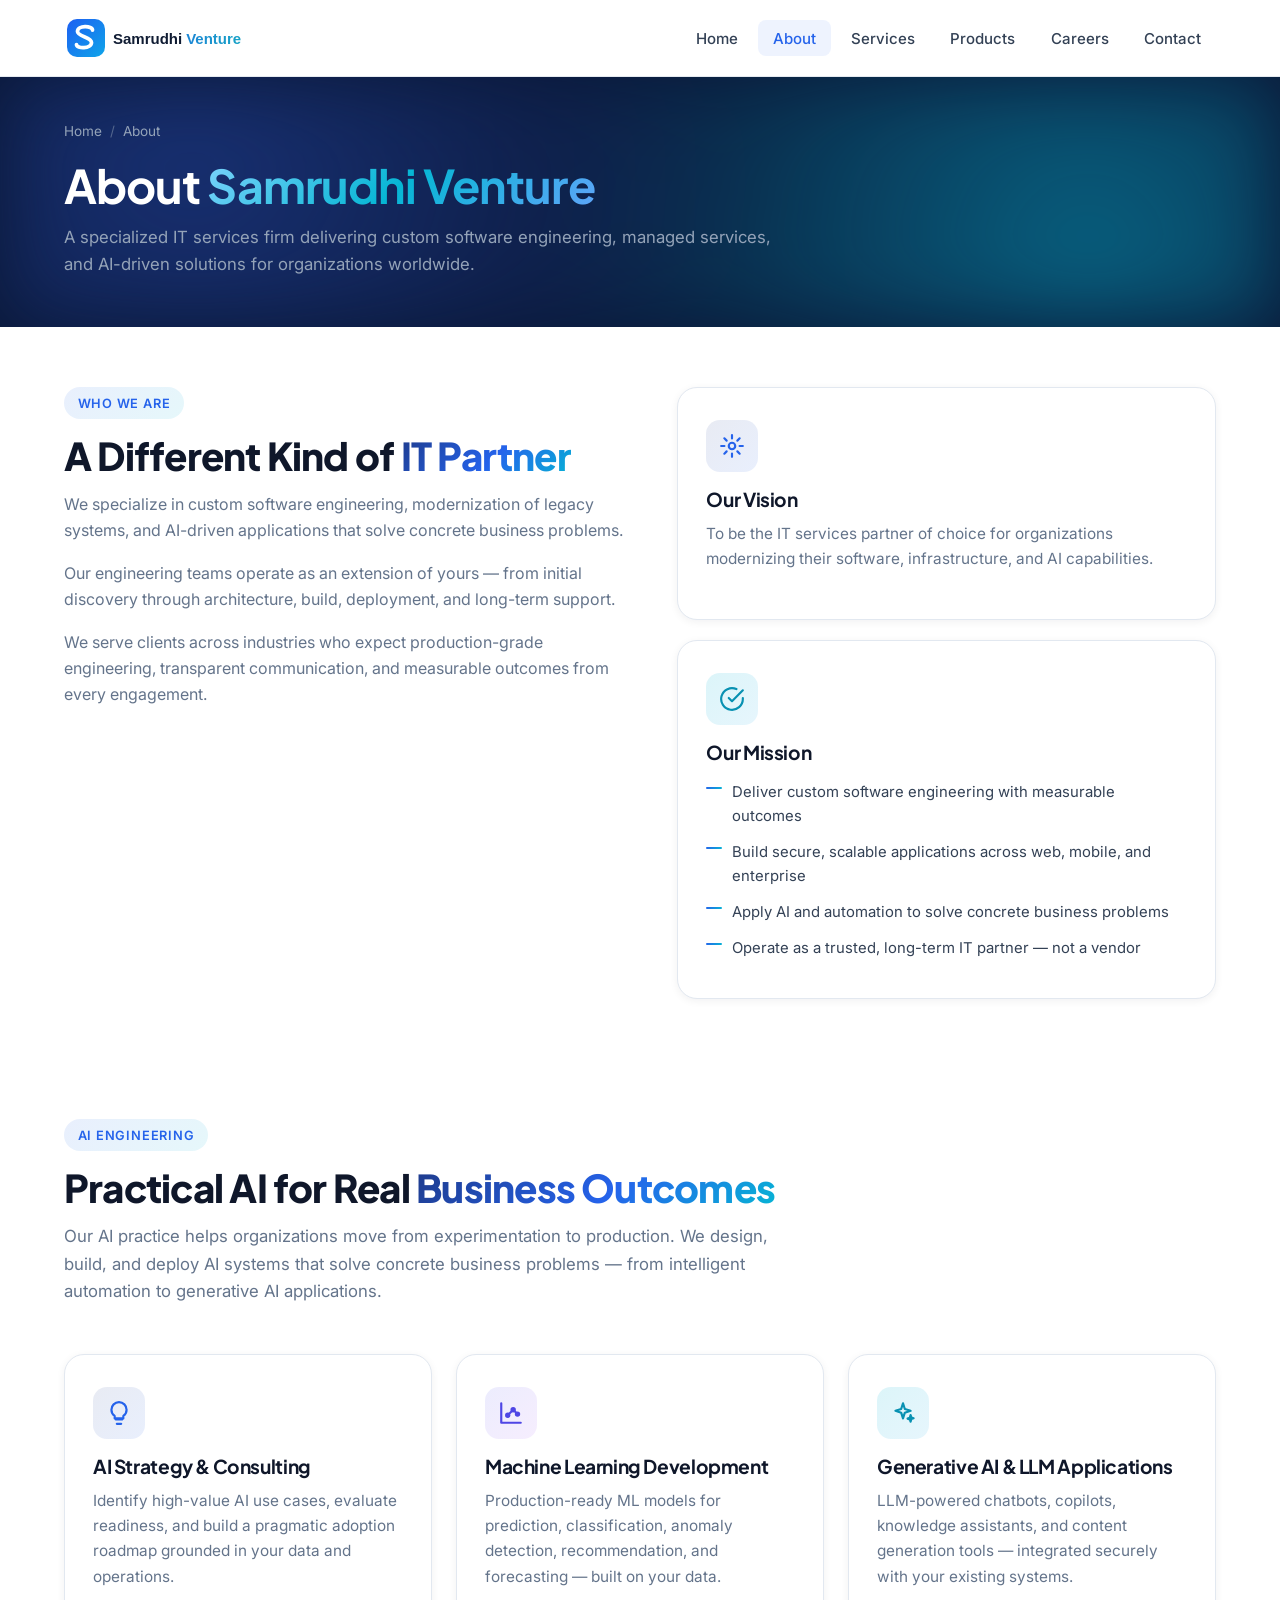
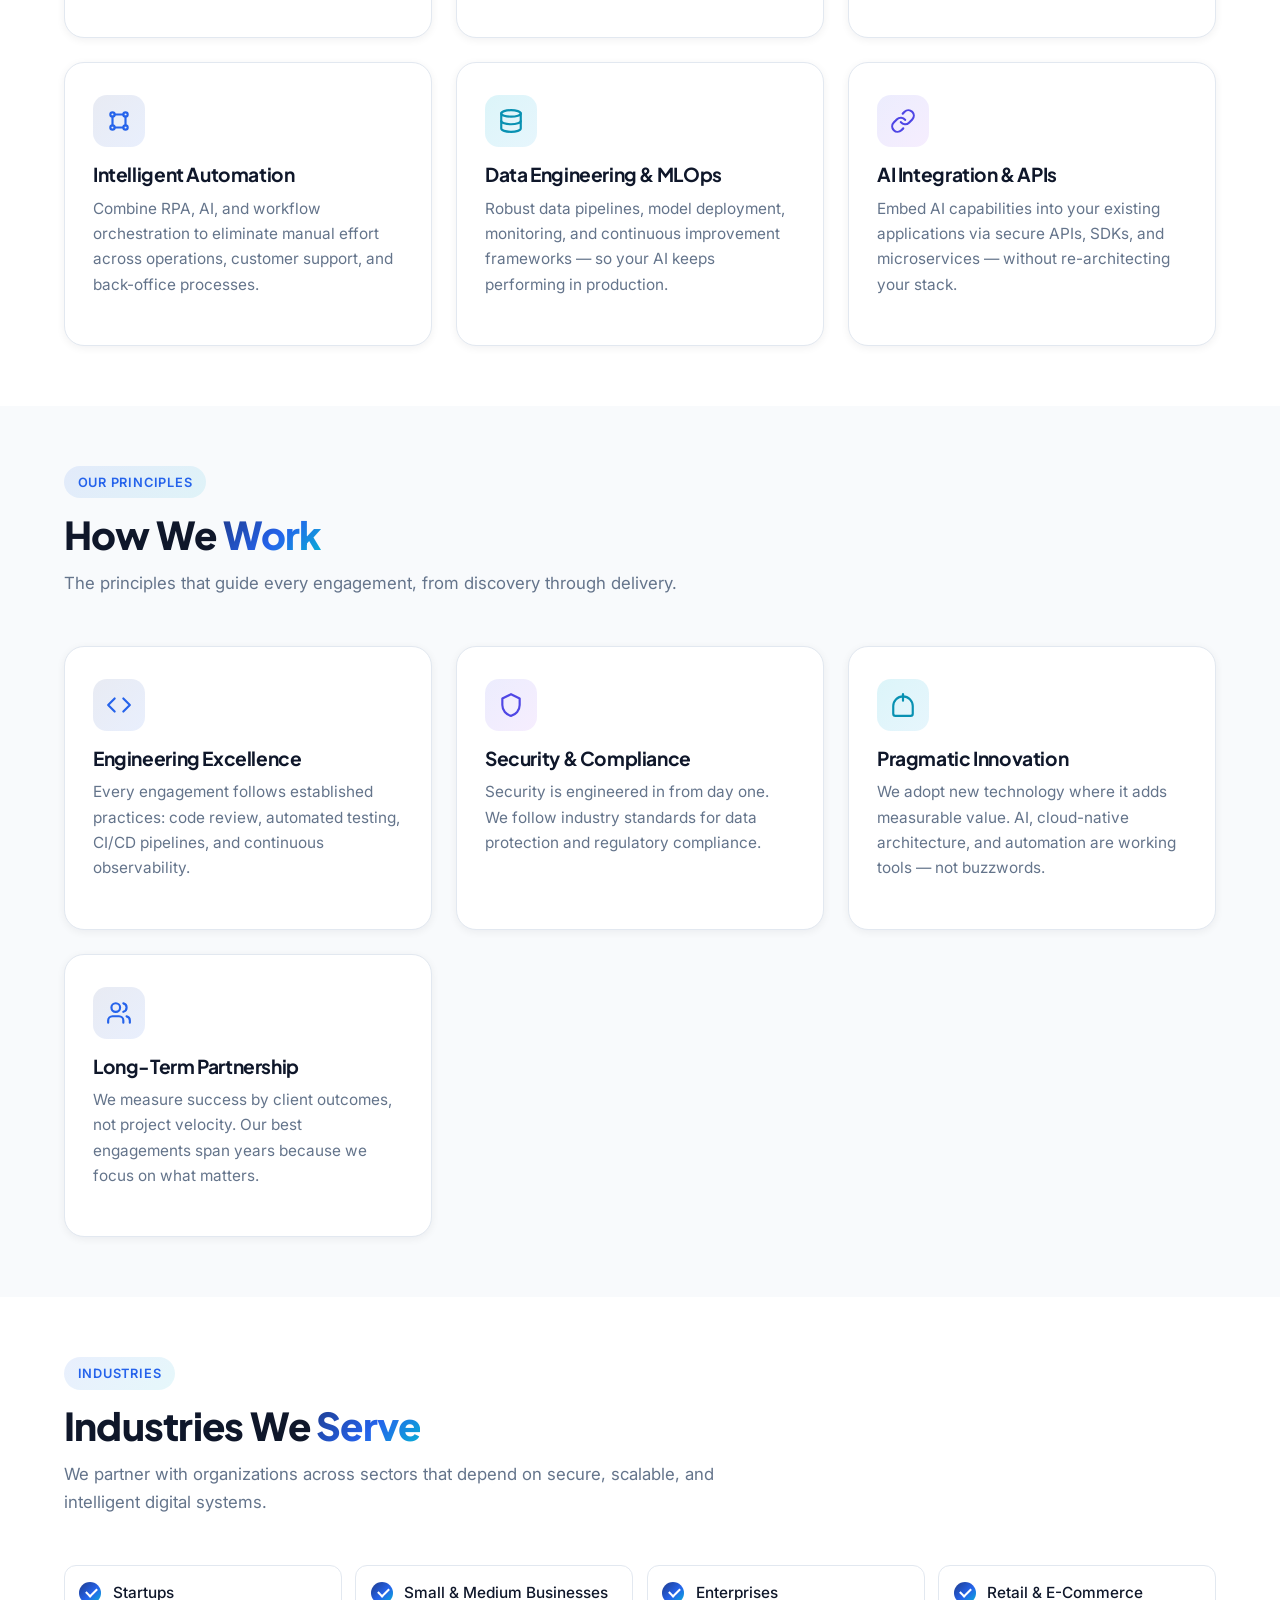
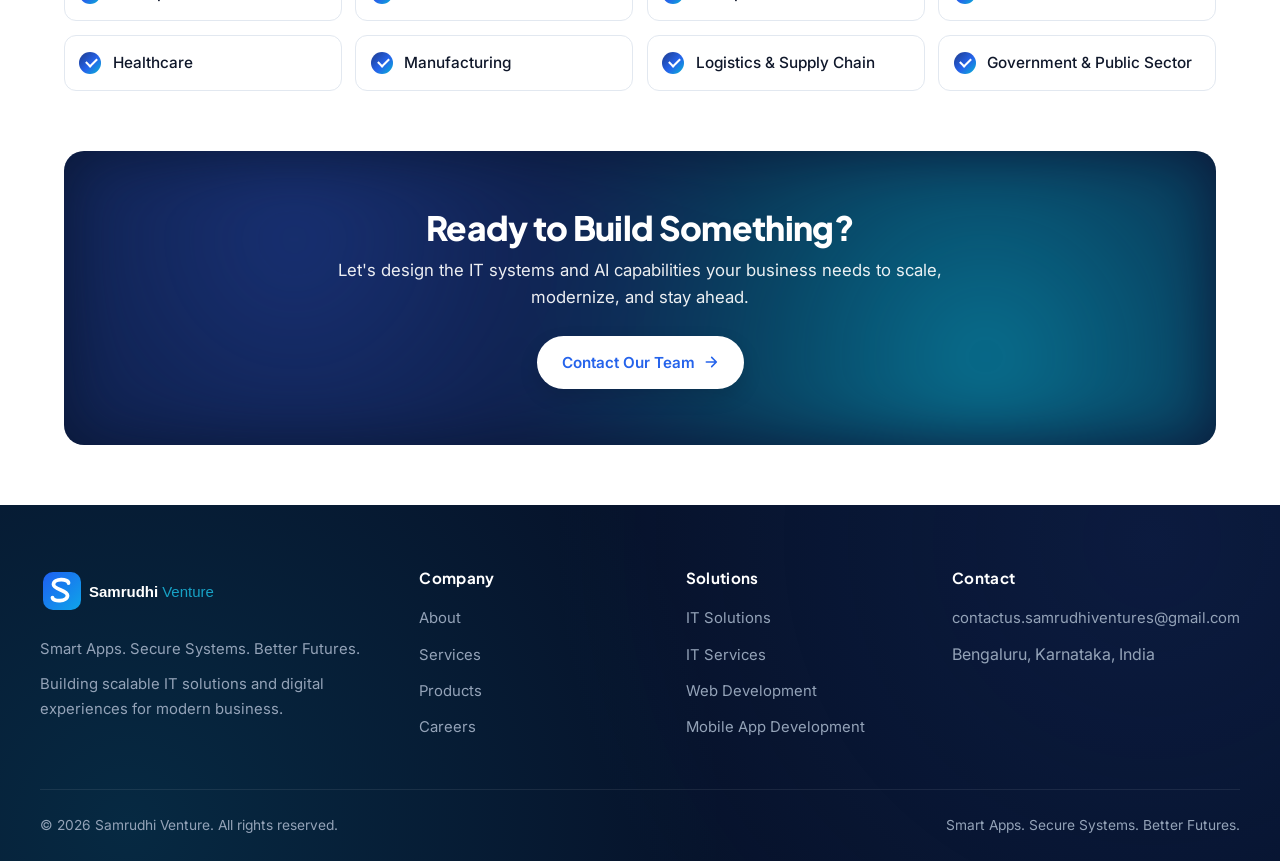
==== commit 225e59b2: "Update brand logo and add favicons from site update kit Co-Authored-By: Claude Sonnet 5.5 <noreply@a" ====
--- a/about.html
+++ b/about.html
@@ -8,19 +8,14 @@
   <link rel="preconnect" href="https://fonts.googleapis.com" />
   <link rel="preconnect" href="https://fonts.gstatic.com" crossorigin />
   <link rel="stylesheet" href="styles.css" />
+  <link rel="icon" href="assets/favicon.ico" sizes="any" />
+  <link rel="icon" type="image/svg+xml" href="assets/samrudhi-icon.svg" />
+  <link rel="apple-touch-icon" href="assets/apple-touch-icon.png" />
 </head>
 <body>
   <header class="site-header">
     <nav class="nav">
-      <a href="index.html" class="brand" aria-label="Samrudhi Venture home">
-        <span class="brand-mark" aria-hidden="true">
-          <svg viewBox="0 0 24 24" fill="none" stroke-width="2.4" stroke-linecap="round" stroke-linejoin="round">
-            <path d="M4 17l5-5 4 4 7-9" stroke="#ffffff"/>
-            <path d="M14 7h6v6" stroke="#7dd3fc"/>
-          </svg>
-        </span>
-        <span class="brand-name">Samrudhi <span>Venture</span></span>
-      </a>
+      <a href="index.html" class="brand" aria-label="Samrudhi Venture home"><img src="assets/samrudhi-logo-gradient-venture.svg" alt="Samrudhi Venture" height="44"></a>
       <button class="nav-toggle" aria-label="Toggle navigation" aria-expanded="false">
         <svg viewBox="0 0 24 24" fill="none" stroke="currentColor" stroke-width="2.2" stroke-linecap="round"><path d="M4 7h16M4 12h16M4 17h16"/></svg>
       </button>
@@ -212,15 +207,7 @@
   <footer class="site-footer">
     <div class="footer-grid">
       <div>
-        <a href="index.html" class="brand" aria-label="Samrudhi Venture home">
-          <span class="brand-mark" aria-hidden="true">
-            <svg viewBox="0 0 24 24" fill="none" stroke-width="2.4" stroke-linecap="round" stroke-linejoin="round">
-              <path d="M4 17l5-5 4 4 7-9" stroke="#ffffff"/>
-              <path d="M14 7h6v6" stroke="#7dd3fc"/>
-            </svg>
-          </span>
-          <span class="brand-name on-dark">Samrudhi <span>Venture</span></span>
-        </a>
+        <a href="index.html" class="brand" aria-label="Samrudhi Venture home"><img src="assets/samrudhi-logo-footer-dark.svg" alt="Samrudhi Venture" height="44"></a>
         <p style="margin-top:0.5rem;">Smart Apps. Secure Systems. Better Futures.</p>
         <p>Building scalable IT solutions and digital experiences for modern business.</p>
       </div>
--- a/styles.css
+++ b/styles.css
@@ -113,26 +113,25 @@
 .brand:hover { color: var(--text); }
 
 .brand-mark {
-  width: 40px; height: 40px;
-  border-radius: 11px;
-  background: linear-gradient(135deg, #1e3a8a 0%, #2563eb 55%, #06b6d4 100%);
-  display: grid; place-items: center;
+  width: 44px; height: 44px;
+  border-radius: 10px;
+  background-color: #ffffff;
+  background-image: url('samrudhi_icon.jpeg');
+  background-repeat: no-repeat;
+  background-position: center;
+  /* 'contain' ensures the logo is sharp and fully visible */
+  background-size: contain;
+  display: flex; align-items: center; justify-content: center;
   flex-shrink: 0;
-  box-shadow:
-    0 6px 18px rgba(37, 99, 235, 0.32),
-    inset 0 1px 0 rgba(255, 255, 255, 0.18);
-  position: relative;
+  box-shadow: 0 2px 8px rgba(0, 0, 0, 0.06);
+  border: 1px solid #f1f5f9;
+  position: relative;
+  overflow: hidden;
 }
 .brand-mark::after {
-  /* subtle inner gloss */
-  content: "";
-  position: absolute;
-  inset: 1px;
-  border-radius: 10px;
-  background: linear-gradient(180deg, rgba(255,255,255,0.12) 0%, transparent 50%);
-  pointer-events: none;
-}
-.brand-mark svg { width: 22px; height: 22px; position: relative; z-index: 1; }
+  display: none;
+}
+.brand-mark svg { display: none; }
 
 .brand-name {
   font-family: 'Plus Jakarta Sans', sans-serif;
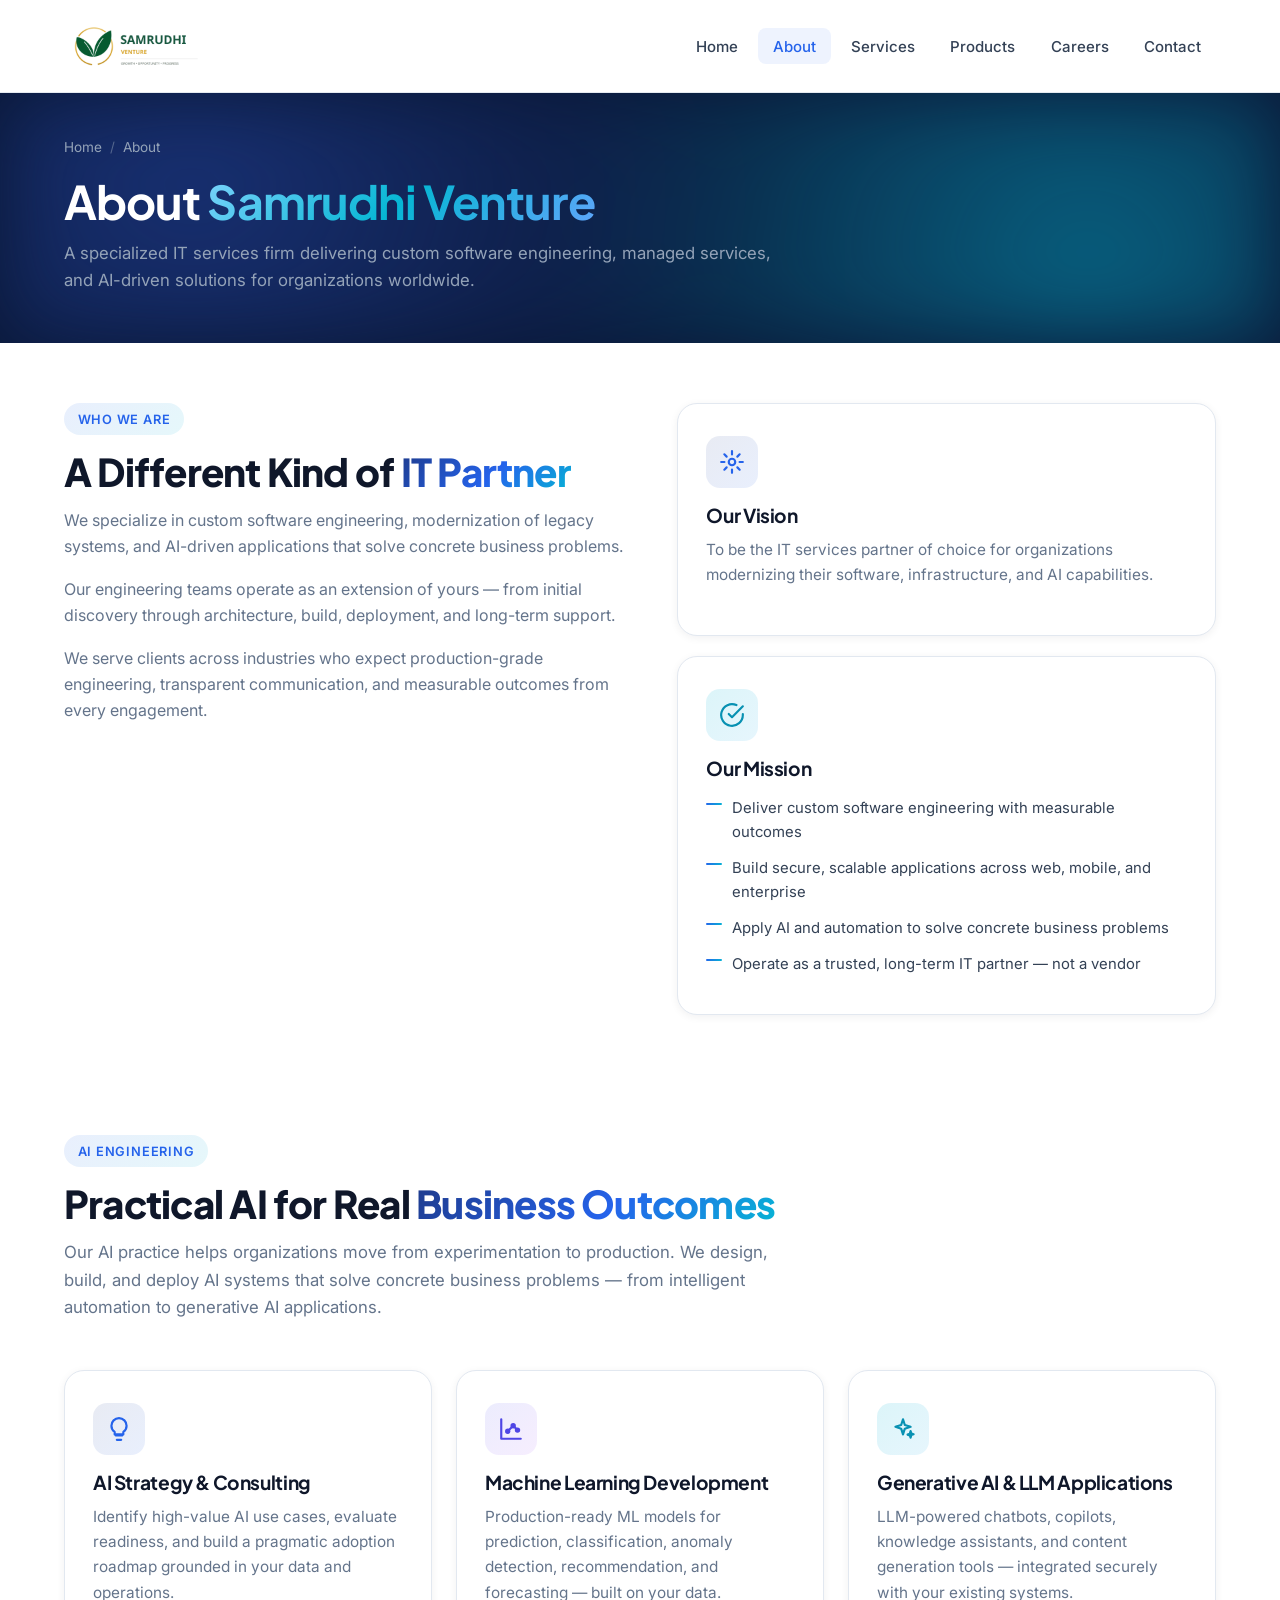
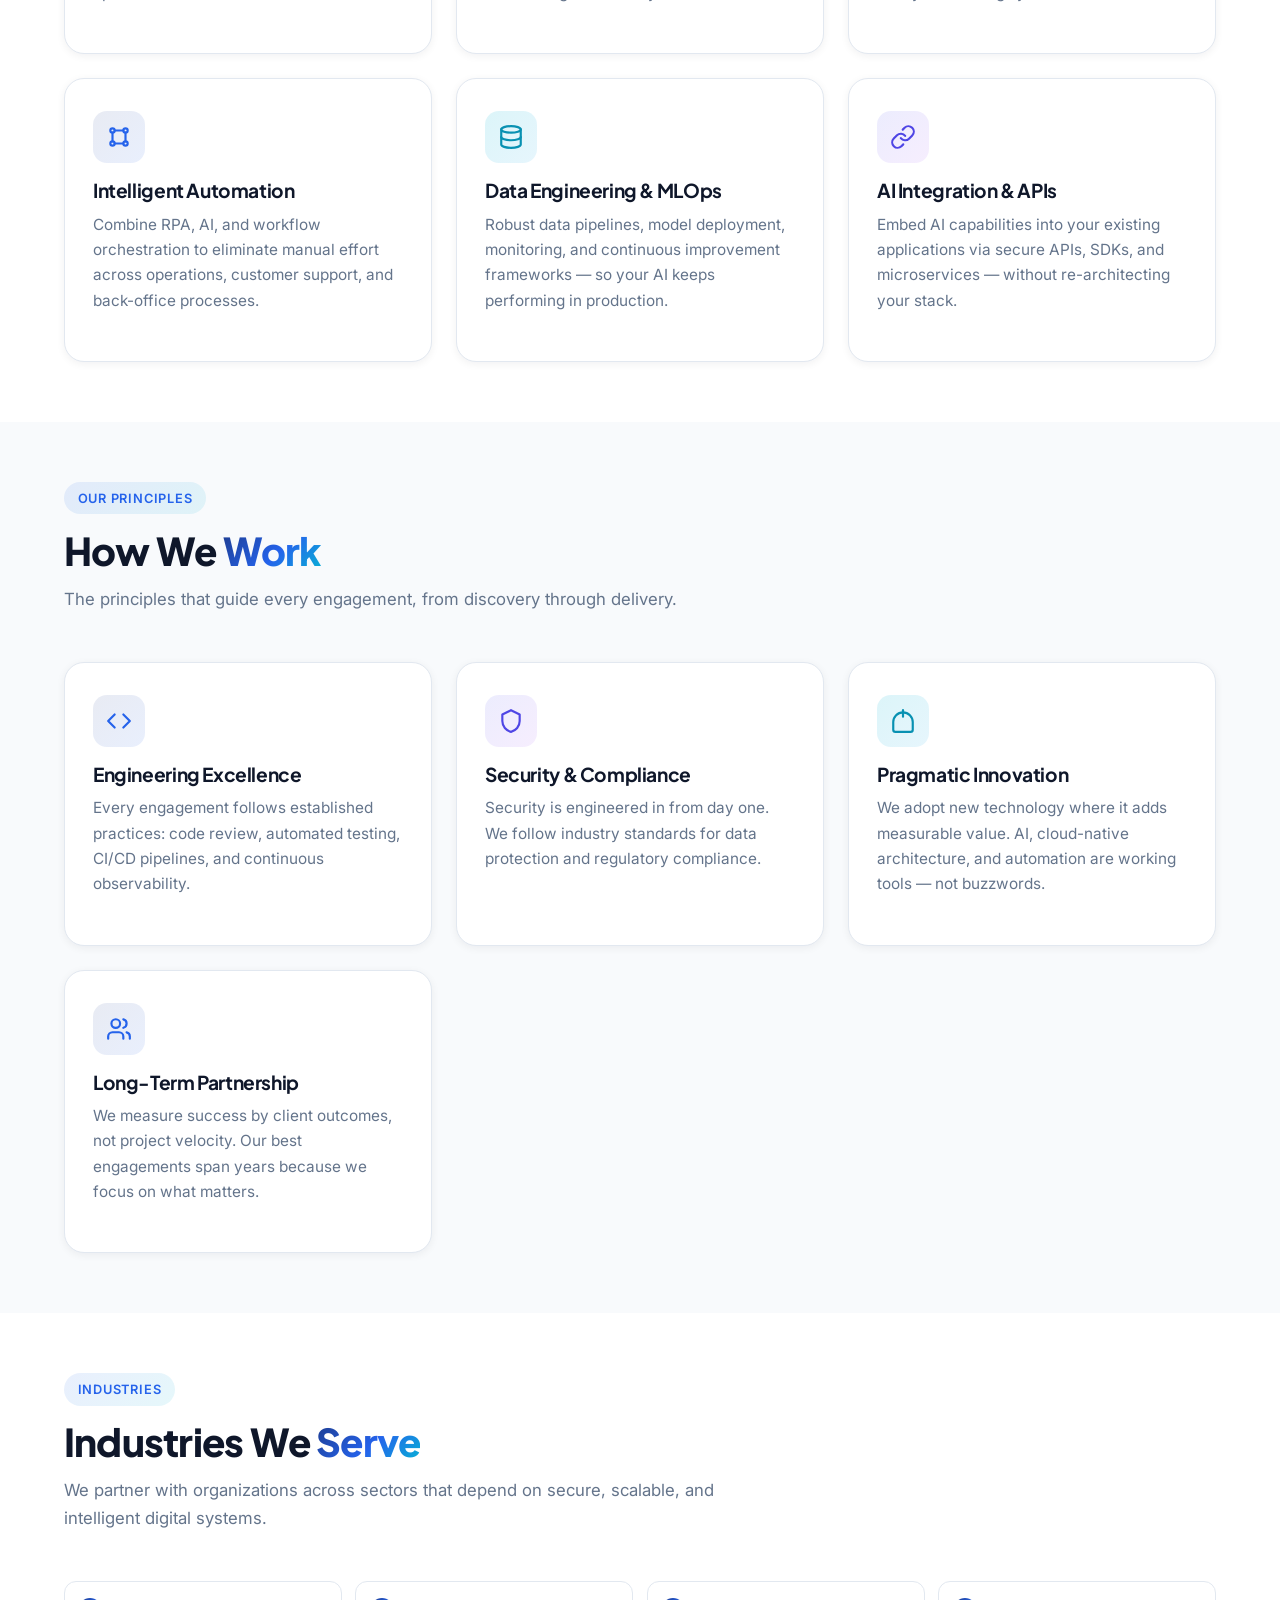
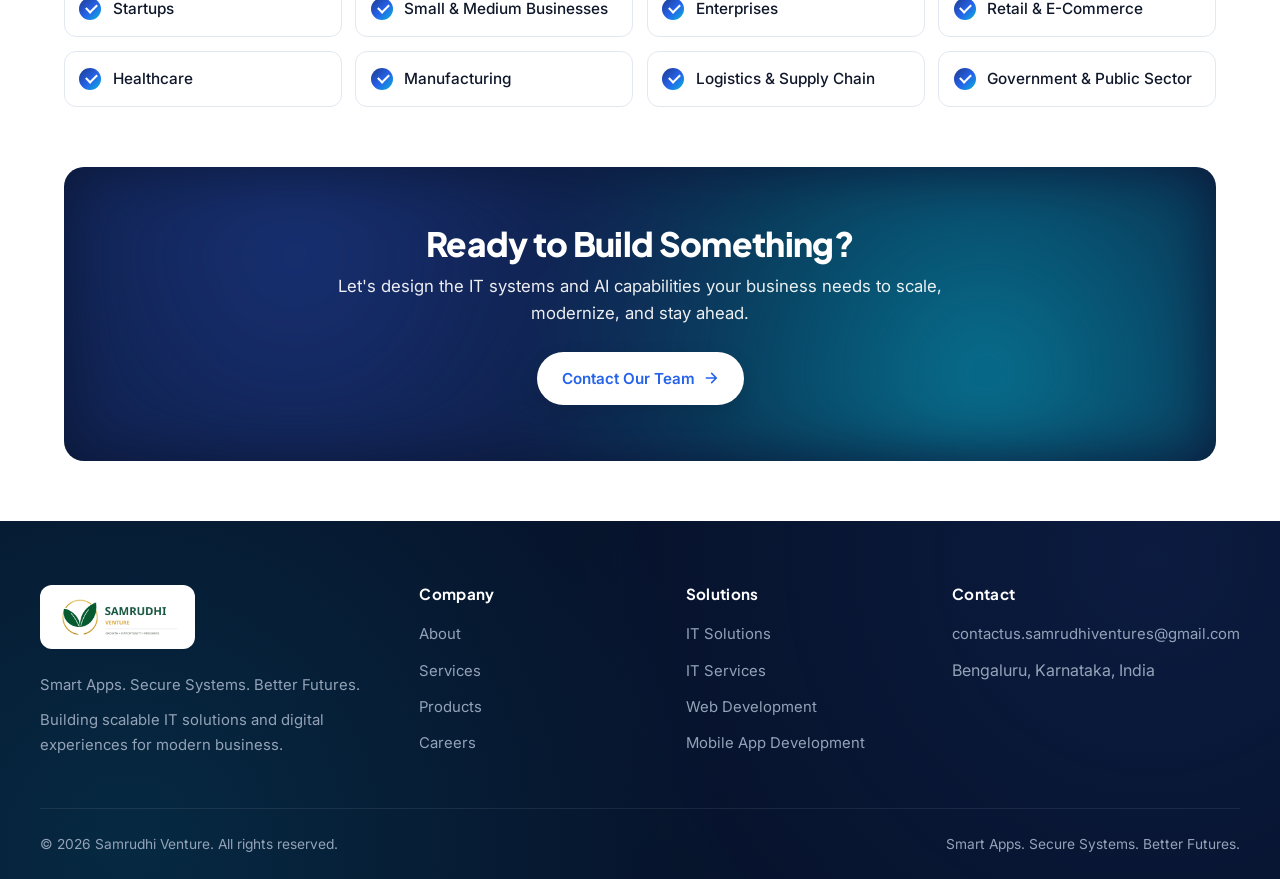
==== commit 9f4b583e: "Replace logo with sprout logo pack and update favicons Co-Authored-By: Claude Sonnet 5.5 <noreply@an" ====
--- a/about.html
+++ b/about.html
@@ -15,7 +15,7 @@
 <body>
   <header class="site-header">
     <nav class="nav">
-      <a href="index.html" class="brand" aria-label="Samrudhi Venture home"><img src="assets/samrudhi-logo-gradient-venture.svg" alt="Samrudhi Venture" height="44"></a>
+      <a href="index.html" class="brand" aria-label="Samrudhi Venture home"><img src="assets/samrudhi-venture-logo.png" alt="Samrudhi Venture" class="brand-logo" height="60"></a>
       <button class="nav-toggle" aria-label="Toggle navigation" aria-expanded="false">
         <svg viewBox="0 0 24 24" fill="none" stroke="currentColor" stroke-width="2.2" stroke-linecap="round"><path d="M4 7h16M4 12h16M4 17h16"/></svg>
       </button>
@@ -207,7 +207,7 @@
   <footer class="site-footer">
     <div class="footer-grid">
       <div>
-        <a href="index.html" class="brand" aria-label="Samrudhi Venture home"><img src="assets/samrudhi-logo-footer-dark.svg" alt="Samrudhi Venture" height="44"></a>
+        <a href="index.html" class="brand" aria-label="Samrudhi Venture home"><img src="assets/samrudhi-venture-logo.png" alt="Samrudhi Venture" class="brand-logo brand-logo-footer" height="64"></a>
         <p style="margin-top:0.5rem;">Smart Apps. Secure Systems. Better Futures.</p>
         <p>Building scalable IT solutions and digital experiences for modern business.</p>
       </div>
--- a/styles.css
+++ b/styles.css
@@ -111,44 +111,8 @@
   letter-spacing: -0.02em;
 }
 .brand:hover { color: var(--text); }
-
-.brand-mark {
-  width: 44px; height: 44px;
-  border-radius: 10px;
-  background-color: #ffffff;
-  background-image: url('samrudhi_icon.jpeg');
-  background-repeat: no-repeat;
-  background-position: center;
-  /* 'contain' ensures the logo is sharp and fully visible */
-  background-size: contain;
-  display: flex; align-items: center; justify-content: center;
-  flex-shrink: 0;
-  box-shadow: 0 2px 8px rgba(0, 0, 0, 0.06);
-  border: 1px solid #f1f5f9;
-  position: relative;
-  overflow: hidden;
-}
-.brand-mark::after {
-  display: none;
-}
-.brand-mark svg { display: none; }
-
-.brand-name {
-  font-family: 'Plus Jakarta Sans', sans-serif;
-  font-weight: 800;
-  font-size: 1.2rem;
-  letter-spacing: -0.02em;
-  color: var(--text);
-  white-space: nowrap;
-  line-height: 1;
-}
-.brand-name span {
-  font-weight: 500;
-  color: var(--muted);
-  margin-left: 0.15rem;
-}
-.brand-name.on-dark { color: #fff; }
-.brand-name.on-dark span { color: var(--accent-soft); }
+.brand-logo { display: block; width: auto; }
+.brand-logo-footer { background: #fff; border-radius: 12px; padding: 0.25rem 0.75rem; }
 
 .nav-links { list-style: none; display: flex; gap: 0.3rem; align-items: center; }
 .nav-links a {
